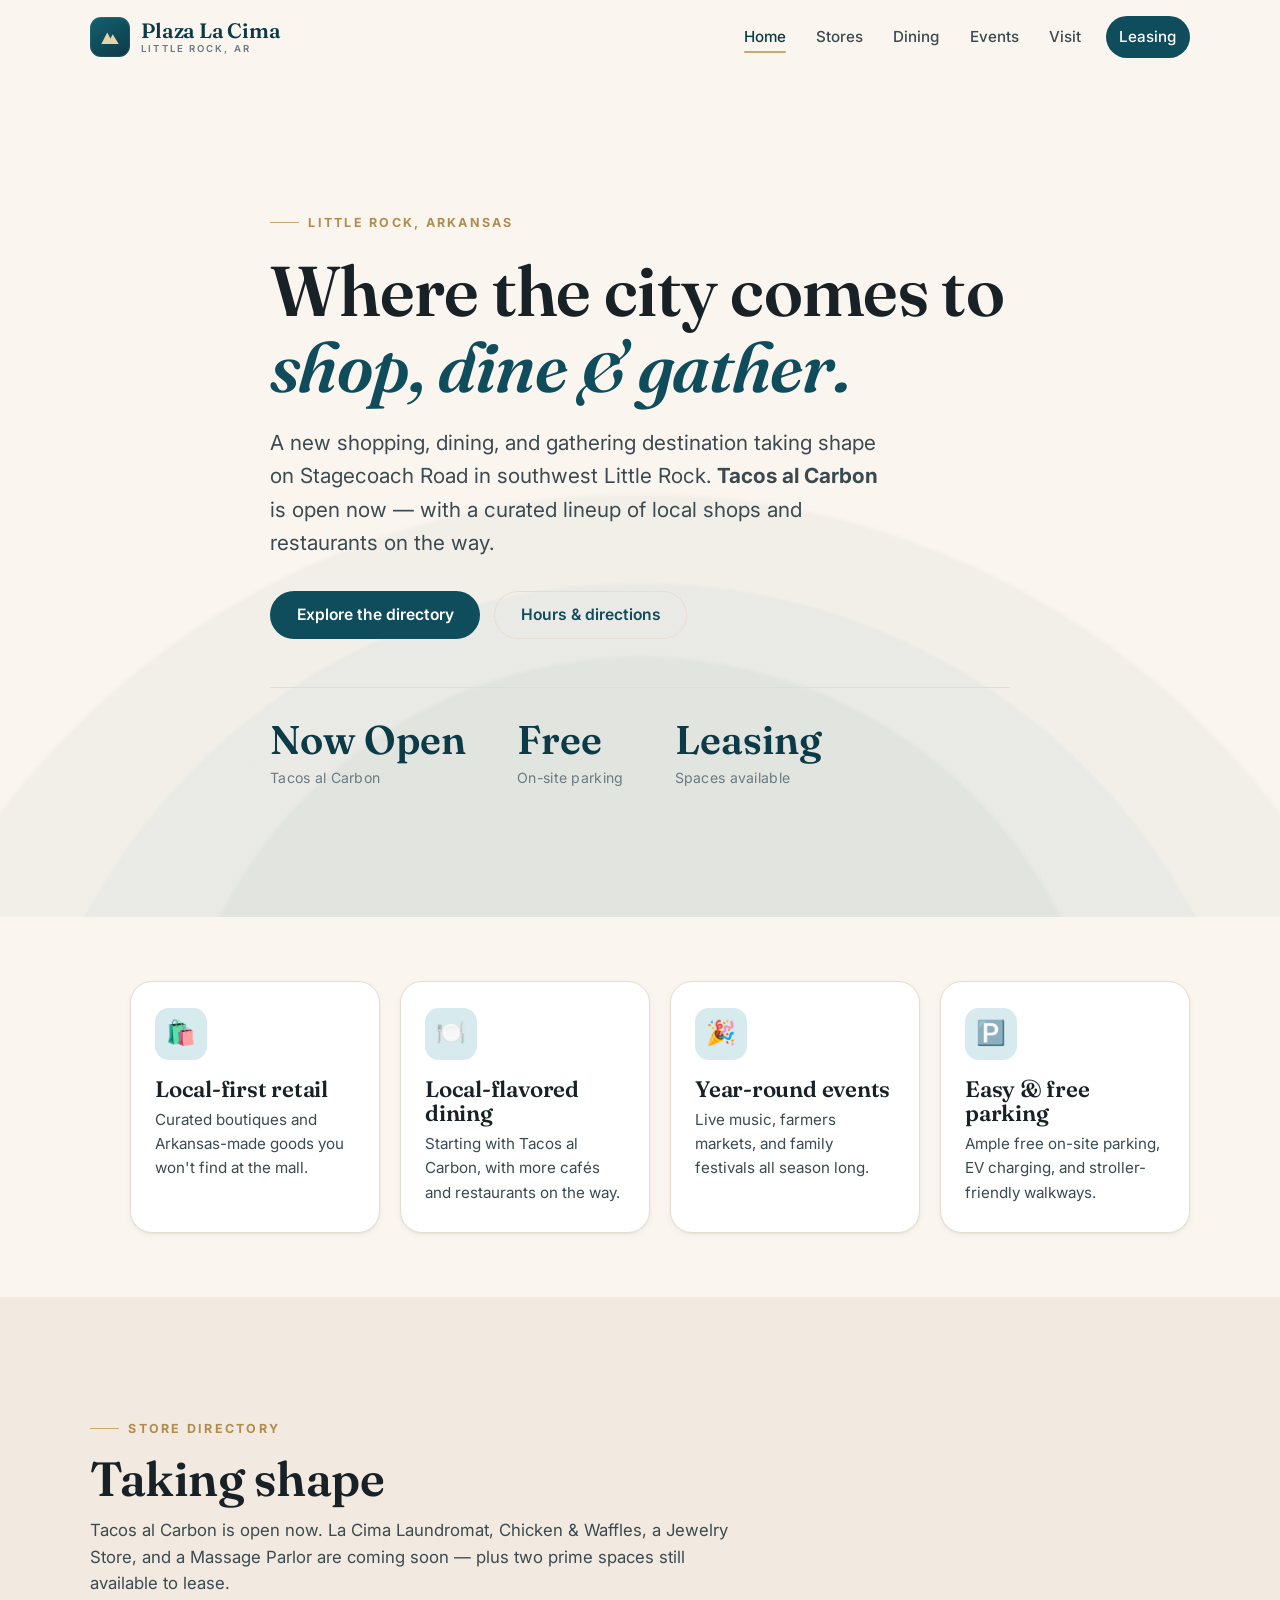
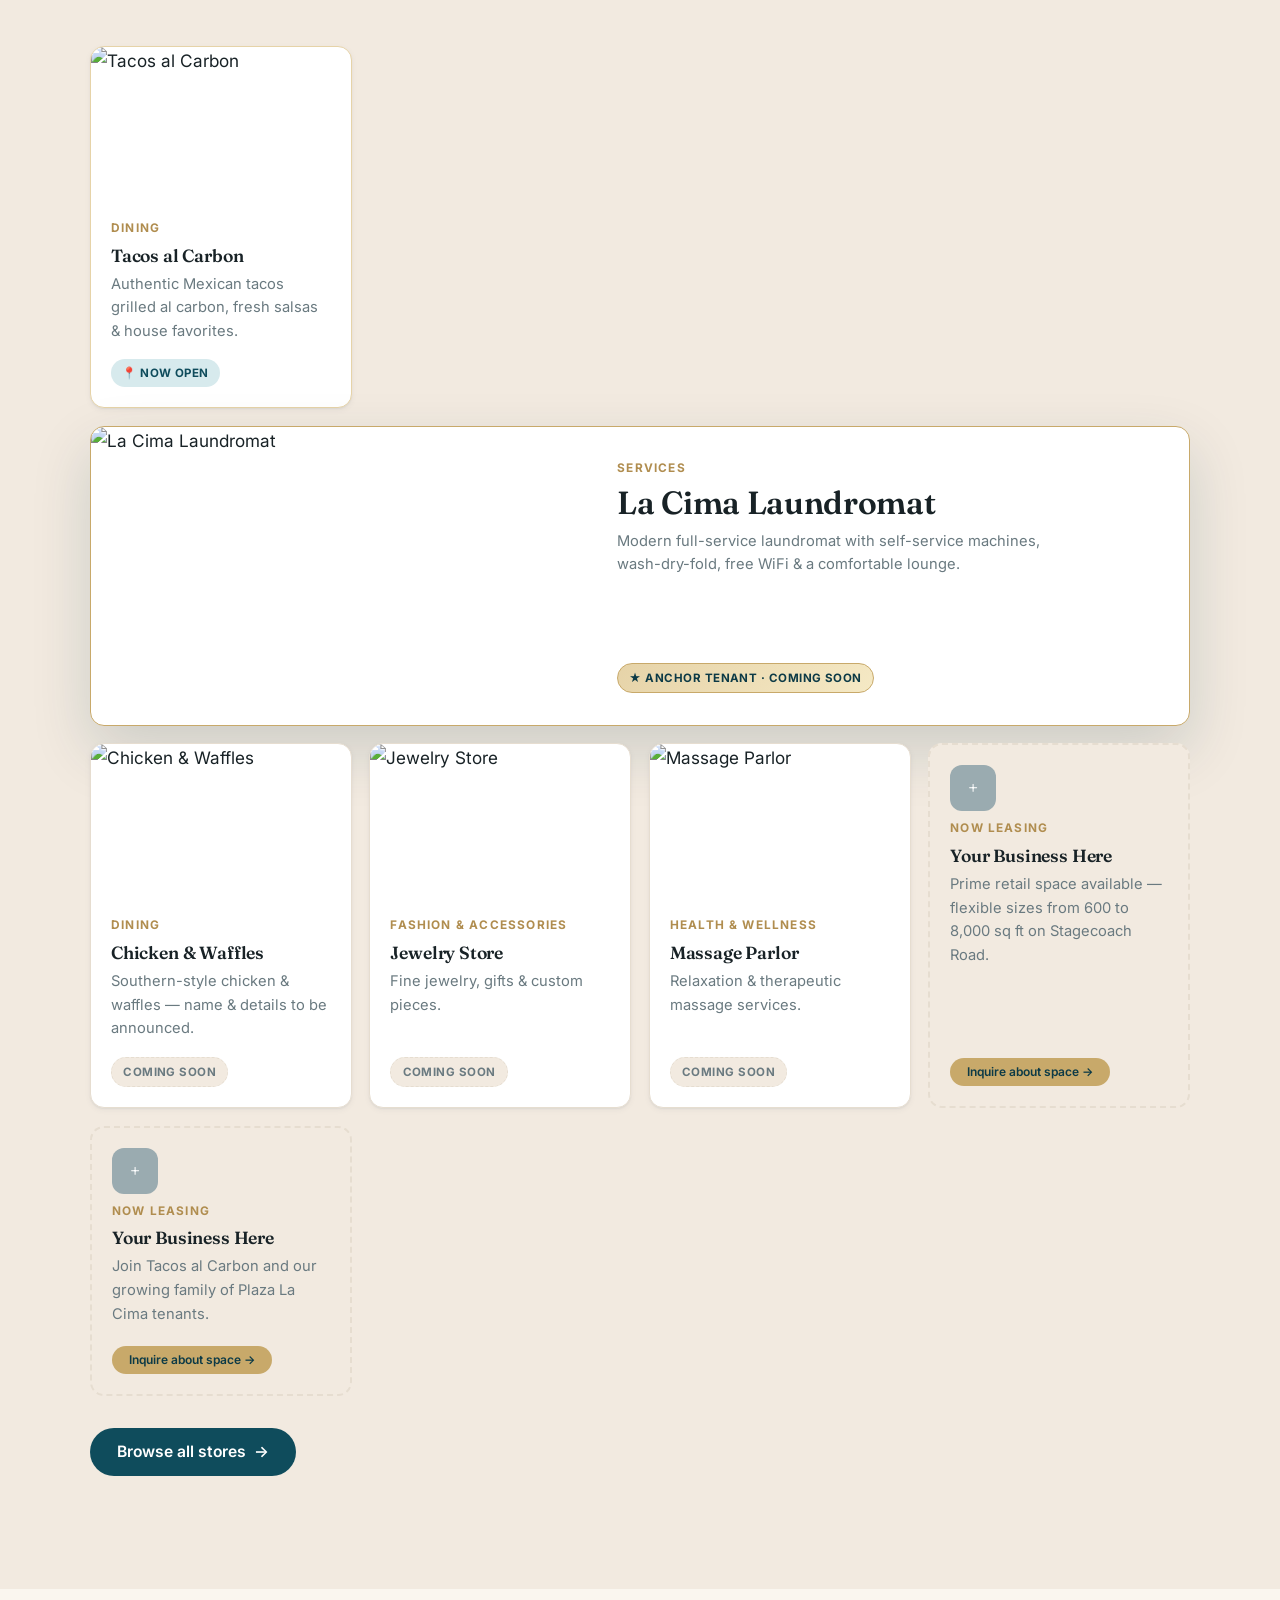
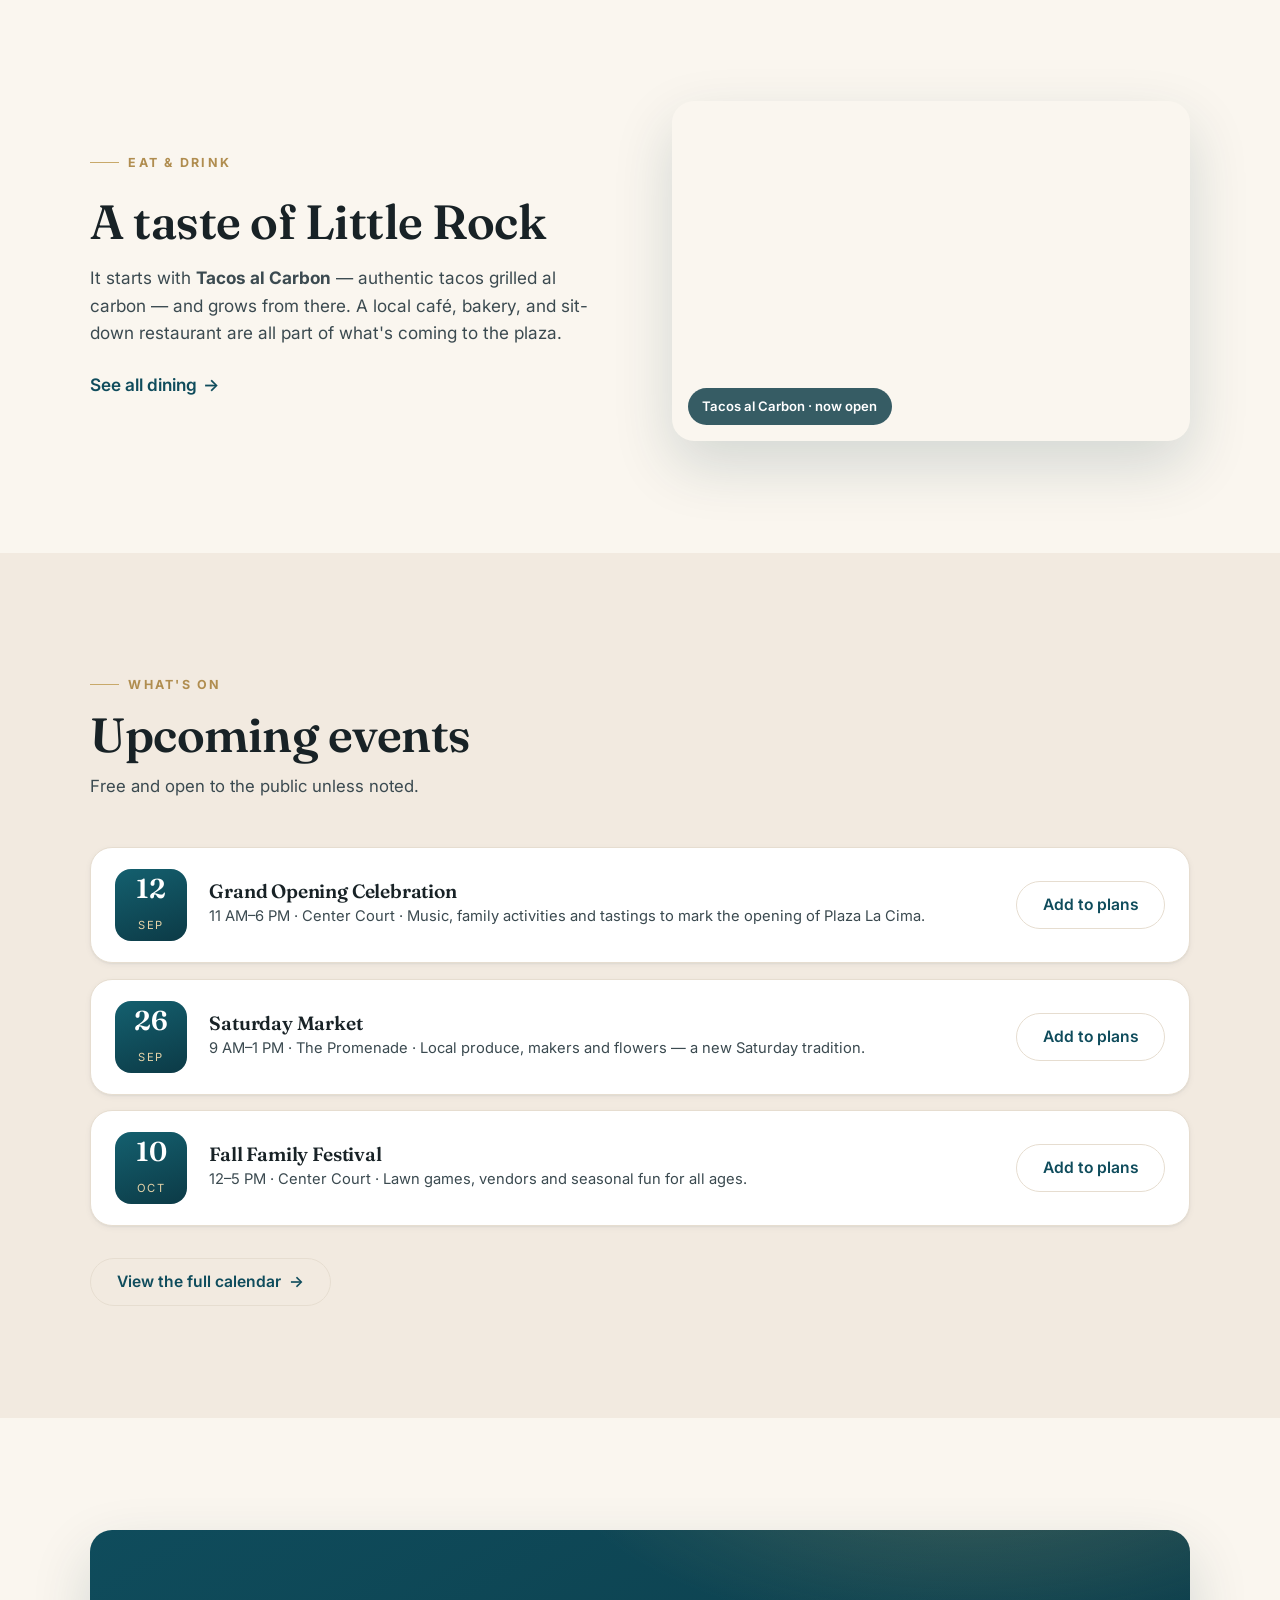
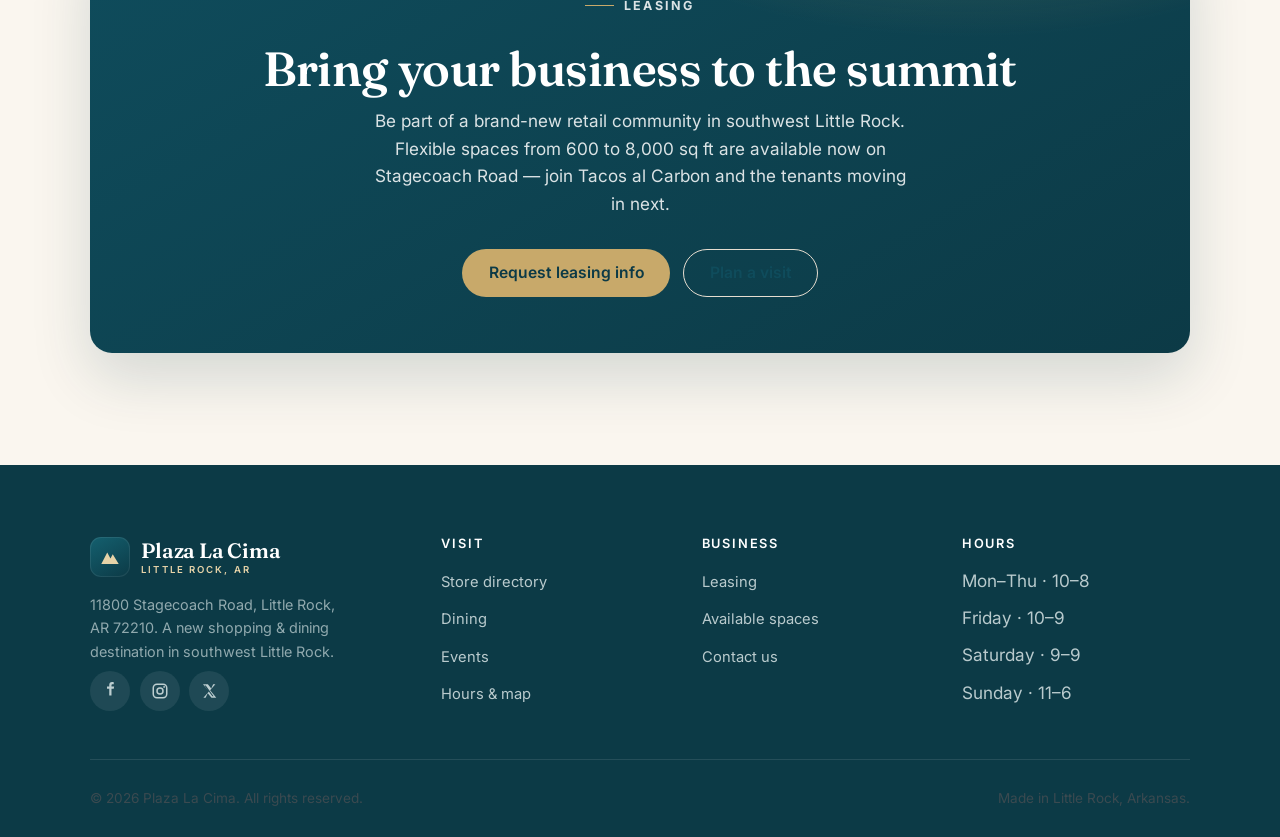
==== index.html @ 28da6c6d "Update store directory and add placeholder images throughout site Store list: - Tacos al Carbon (ope" ====
<!DOCTYPE html>
<html lang="en">
<head>
  <meta charset="UTF-8" />
  <meta name="viewport" content="width=device-width, initial-scale=1.0" />
  <meta name="description" content="Plaza La Cima — a new shopping, dining, and gathering destination on Stagecoach Road in southwest Little Rock, Arkansas. Now open: Tacos al Carbon. More tenants coming soon — spaces now leasing." />
  <meta name="theme-color" content="#0c3a46" />
  <meta property="og:title" content="Plaza La Cima | Shopping & Dining in Little Rock, AR" />
  <meta property="og:description" content="A new shopping & dining destination in southwest Little Rock. Now open: Tacos al Carbon. More coming soon." />
  <meta property="og:type" content="website" />
  <title>Plaza La Cima | Shopping &amp; Dining in Little Rock, Arkansas</title>
  <link rel="preconnect" href="https://fonts.googleapis.com" />
  <link rel="preconnect" href="https://fonts.gstatic.com" crossorigin />
  <link href="https://fonts.googleapis.com/css2?family=Fraunces:ital,opsz,wght@0,9..144,500;0,9..144,600;1,9..144,600&family=Inter:wght@400;500;600;700&display=swap" rel="stylesheet" />
  <link rel="stylesheet" href="styles.css" />
</head>
<body class="page-fade">
  <a href="#main" class="skip-link">Skip to content</a>

  <!-- ===== Header ===== -->
  <header class="site-header">
    <div class="container nav-inner">
      <a href="index.html" class="brand" aria-label="Plaza La Cima — home">
        <span class="brand-mark" aria-hidden="true">
          <svg viewBox="0 0 24 24" fill="none"><path d="M2.5 19.5 9 7l3.5 6.5L15 9l6.5 10.5Z" fill="currentColor"/></svg>
        </span>
        <span class="brand-text">Plaza La&nbsp;Cima<small>Little Rock, AR</small></span>
      </a>
      <nav class="nav" aria-label="Primary">
        <button class="nav-toggle" aria-expanded="false" aria-controls="nav-menu" aria-label="Toggle menu">
          <span></span><span></span><span></span>
        </button>
        <ul class="nav-menu" id="nav-menu">
          <li><a href="index.html" aria-current="page">Home</a></li>
          <li><a href="stores.html">Stores</a></li>
          <li><a href="dining.html">Dining</a></li>
          <li><a href="events.html">Events</a></li>
          <li><a href="visit.html">Visit</a></li>
          <li><a href="leasing.html" class="nav-cta">Leasing</a></li>
        </ul>
      </nav>
    </div>
  </header>

  <main id="main">
    <!-- ===== Hero ===== -->
    <section class="hero">
      <div class="hero-bg" style="background-image:url('https://picsum.photos/seed/plaza-cima-hero/1400/800');background-size:cover;background-position:center;background-blend-mode:luminosity" aria-hidden="true"></div>
      <div class="container hero-content">
        <p class="eyebrow">Little Rock, Arkansas</p>
        <h1>Where the city comes to <span>shop, dine&nbsp;&amp; gather.</span></h1>
        <p class="lede">
          A new shopping, dining, and gathering destination taking shape on Stagecoach
          Road in southwest Little Rock. <strong>Tacos al Carbon</strong> is open now —
          with a curated lineup of local shops and restaurants on the way.
        </p>
        <div class="hero-actions">
          <a href="stores.html" class="btn btn-primary">Explore the directory</a>
          <a href="visit.html" class="btn btn-ghost">Hours &amp; directions</a>
        </div>
        <dl class="hero-stats">
          <div><dt>Now Open</dt><dd>Tacos al Carbon</dd></div>
          <div><dt>Free</dt><dd>On-site parking</dd></div>
          <div><dt>Leasing</dt><dd>Spaces available</dd></div>
        </dl>
      </div>
    </section>

    <!-- ===== Highlights ===== -->
    <section class="container" aria-label="Highlights">
      <ul class="highlights" style="list-style:none">
        <li class="highlight" data-reveal>
          <span class="highlight-icon" aria-hidden="true">🛍️</span>
          <h3>Local-first retail</h3>
          <p>Curated boutiques and Arkansas-made goods you won't find at the mall.</p>
        </li>
        <li class="highlight" data-reveal style="--reveal-delay:.08s">
          <span class="highlight-icon" aria-hidden="true">🍽️</span>
          <h3>Local-flavored dining</h3>
          <p>Starting with Tacos al Carbon, with more cafés and restaurants on the way.</p>
        </li>
        <li class="highlight" data-reveal style="--reveal-delay:.16s">
          <span class="highlight-icon" aria-hidden="true">🎉</span>
          <h3>Year-round events</h3>
          <p>Live music, farmers markets, and family festivals all season long.</p>
        </li>
        <li class="highlight" data-reveal style="--reveal-delay:.24s">
          <span class="highlight-icon" aria-hidden="true">🅿️</span>
          <h3>Easy &amp; free parking</h3>
          <p>Ample free on-site parking, EV charging, and stroller-friendly walkways.</p>
        </li>
      </ul>
    </section>

    <!-- ===== Featured stores ===== -->
    <section class="section section-alt">
      <div class="container">
        <div class="section-head" data-reveal>
          <p class="eyebrow">Store Directory</p>
          <h2>Taking shape</h2>
          <p class="section-sub">Tacos al Carbon is open now. La Cima Laundromat, Chicken &amp; Waffles, a Jewelry Store, and a Massage Parlor are coming soon — plus two prime spaces still available to lease.</p>
        </div>
        <ul class="store-grid" id="store-grid" data-limit="8"><!-- populated by directory.js --></ul>
        <p style="margin-top:2rem" data-reveal>
          <a href="stores.html" class="btn btn-primary">Browse all stores <span aria-hidden="true">→</span></a>
        </p>
      </div>
    </section>

    <!-- ===== Dining teaser (split) ===== -->
    <section class="section">
      <div class="container split">
        <div class="split-copy" data-reveal>
          <p class="eyebrow">Eat &amp; Drink</p>
          <h2>A taste of Little Rock</h2>
          <p>
            It starts with <strong>Tacos al Carbon</strong> — authentic tacos grilled
            al carbon — and grows from there. A local café, bakery, and sit-down
            restaurant are all part of what's coming to the plaza.
          </p>
          <a href="dining.html" class="link-arrow">See all dining <span class="arr" aria-hidden="true">→</span></a>
        </div>
        <div class="split-media" data-reveal aria-label="Dining at Plaza La Cima" role="img">
          <div class="media-fill" style="background-image:url('https://picsum.photos/seed/plaza-tacos-dining/800/640');background-size:cover;background-position:center" aria-hidden="true"></div>
          <span class="media-tag">Tacos al Carbon · now open</span>
        </div>
      </div>
    </section>

    <!-- ===== Events teaser ===== -->
    <section class="section section-alt">
      <div class="container">
        <div class="section-head" data-reveal>
          <p class="eyebrow">What's On</p>
          <h2>Upcoming events</h2>
          <p class="section-sub">Free and open to the public unless noted.</p>
        </div>
        <ul class="event-list" data-events-list data-limit="3"><!-- populated by content.js --></ul>
        <p style="margin-top:2rem" data-reveal>
          <a href="events.html" class="btn btn-ghost">View the full calendar <span aria-hidden="true">→</span></a>
        </p>
      </div>
    </section>

    <!-- ===== Leasing CTA band ===== -->
    <section class="section">
      <div class="container">
        <div class="cta-band" data-reveal>
          <p class="eyebrow eyebrow-light center">Leasing</p>
          <h2>Bring your business to the summit</h2>
          <p>
            Be part of a brand-new retail community in southwest Little Rock. Flexible
            spaces from 600 to 8,000 sq ft are available now on Stagecoach Road — join
            Tacos al Carbon and the tenants moving in next.
          </p>
          <div class="hero-actions">
            <a href="leasing.html" class="btn btn-gold">Request leasing info</a>
            <a href="visit.html" class="btn btn-ghost">Plan a visit</a>
          </div>
        </div>
      </div>
    </section>
  </main>

  <!-- ===== Footer ===== -->
  <footer class="site-footer">
    <div class="container">
      <div class="footer-inner">
        <div class="footer-brand">
          <a href="index.html" class="brand">
            <span class="brand-mark" aria-hidden="true">
              <svg viewBox="0 0 24 24" fill="none"><path d="M2.5 19.5 9 7l3.5 6.5L15 9l6.5 10.5Z" fill="currentColor"/></svg>
            </span>
            <span class="brand-text">Plaza La&nbsp;Cima<small>Little Rock, AR</small></span>
          </a>
          <p>11800 Stagecoach Road, Little Rock, AR 72210. A new shopping &amp; dining destination in southwest Little Rock.</p>
          <div class="footer-social">
            <a href="#" aria-label="Plaza La Cima on Facebook">
              <svg viewBox="0 0 24 24" fill="currentColor" aria-hidden="true"><path d="M14 9h3l.5-3H14V4.5c0-.9.3-1.5 1.6-1.5H17V.3C16.7.2 15.8 0 14.7 0 12.3 0 11 1.4 11 4v2H8v3h3v9h3z"/></svg>
            </a>
            <a href="#" aria-label="Plaza La Cima on Instagram">
              <svg viewBox="0 0 24 24" fill="none" stroke="currentColor" stroke-width="2" aria-hidden="true"><rect x="3" y="3" width="18" height="18" rx="5"/><circle cx="12" cy="12" r="4"/><circle cx="17.5" cy="6.5" r="1.2" fill="currentColor" stroke="none"/></svg>
            </a>
            <a href="#" aria-label="Plaza La Cima on X">
              <svg viewBox="0 0 24 24" fill="currentColor" aria-hidden="true"><path d="M17.5 3h3l-7 8 8.2 10h-6.4l-5-6.1L7.5 21H4.5l7.4-8.5L4 3h6.5l4.5 5.6Zm-1.1 16h1.7L7.7 4.8H5.9z"/></svg>
            </a>
          </div>
        </div>
        <div class="footer-col">
          <h4>Visit</h4>
          <ul>
            <li><a href="stores.html">Store directory</a></li>
            <li><a href="dining.html">Dining</a></li>
            <li><a href="events.html">Events</a></li>
            <li><a href="visit.html">Hours &amp; map</a></li>
          </ul>
        </div>
        <div class="footer-col">
          <h4>Business</h4>
          <ul>
            <li><a href="leasing.html">Leasing</a></li>
            <li><a href="leasing.html">Available spaces</a></li>
            <li><a href="visit.html#contact">Contact us</a></li>
          </ul>
        </div>
        <div class="footer-col">
          <h4>Hours</h4>
          <ul>
            <li>Mon–Thu · 10–8</li>
            <li>Friday · 10–9</li>
            <li>Saturday · 9–9</li>
            <li>Sunday · 11–6</li>
          </ul>
        </div>
      </div>
      <div class="footer-bottom">
        <p>© <span data-year>2026</span> Plaza La Cima. All rights reserved.</p>
        <p>Made in Little Rock, Arkansas.</p>
      </div>
    </div>
  </footer>

  <script src="data.js"></script>
  <script src="directory.js"></script>
  <script src="content.js"></script>
  <script src="app.js"></script>
</body>
</html>
---- styles.css ----
/* =============================================================
   Plaza La Cima — Design System & Styles
   Elegant, upscale, fast. Vanilla CSS. No build step.
   ============================================================= */

/* ---------- Design tokens ---------- */
:root {
  /* Brand palette — "the summit": deep teal + warm gold + soft neutrals */
  --ink: #182226;
  --ink-soft: #3b4a50;
  --muted: #6a7a80;
  --line: #e6ddd0;
  --cream: #faf6ef;
  --cream-deep: #f2eae0;
  --paper: #ffffff;

  --teal-900: #0c3a46;
  --teal-800: #0f4c5c;
  --teal-700: #14606f;
  --teal-100: #d7eaed;

  --gold-600: #b08d4f;
  --gold-500: #c8a96a;
  --gold-300: #e6d3a8;

  /* Semantic */
  --bg: var(--cream);
  --fg: var(--ink);
  --accent: var(--gold-500);
  --accent-ink: var(--gold-600);
  --brand: var(--teal-800);
  --brand-deep: var(--teal-900);

  /* Type */
  --font-serif: "Fraunces", Georgia, "Times New Roman", serif;
  --font-sans: "Inter", system-ui, -apple-system, "Segoe UI", Roboto, sans-serif;

  /* Spacing / layout */
  --container: 1180px;
  --gutter: clamp(1.25rem, 4vw, 2.5rem);
  --radius: 14px;
  --radius-lg: 22px;
  --radius-pill: 999px;

  /* Shadows */
  --shadow-sm: 0 1px 2px rgba(12, 58, 70, 0.06), 0 2px 6px rgba(12, 58, 70, 0.05);
  --shadow-md: 0 10px 30px rgba(12, 58, 70, 0.10), 0 2px 8px rgba(12, 58, 70, 0.06);
  --shadow-lg: 0 24px 60px rgba(12, 58, 70, 0.16);

  /* Motion */
  --ease: cubic-bezier(0.22, 1, 0.36, 1);
  --ease-out: cubic-bezier(0.16, 1, 0.3, 1);
}

/* ---------- Reset / base ---------- */
*, *::before, *::after { box-sizing: border-box; }
* { margin: 0; }

html {
  scroll-behavior: smooth;
  -webkit-text-size-adjust: 100%;
  scroll-padding-top: 90px;
}

body {
  font-family: var(--font-sans);
  color: var(--fg);
  background: var(--bg);
  line-height: 1.6;
  font-size: clamp(1rem, 0.97rem + 0.15vw, 1.075rem);
  -webkit-font-smoothing: antialiased;
  text-rendering: optimizeLegibility;
  overflow-x: hidden;
}

img, svg, iframe { display: block; max-width: 100%; }
img { height: auto; }

a { color: inherit; text-decoration: none; }

h1, h2, h3, h4 {
  font-family: var(--font-serif);
  font-weight: 600;
  line-height: 1.08;
  letter-spacing: -0.01em;
  color: var(--ink);
}

h1 { font-size: clamp(2.4rem, 1.6rem + 3.6vw, 4.4rem); }
h2 { font-size: clamp(1.9rem, 1.4rem + 2vw, 3rem); }
h3 { font-size: clamp(1.15rem, 1rem + 0.5vw, 1.45rem); }

p { color: var(--ink-soft); }

::selection { background: var(--gold-300); color: var(--teal-900); }

:focus-visible {
  outline: 3px solid var(--teal-700);
  outline-offset: 3px;
  border-radius: 4px;
}

/* ---------- Layout helpers ---------- */
.container {
  width: 100%;
  max-width: var(--container);
  margin-inline: auto;
  padding-inline: var(--gutter);
}

.section { padding-block: clamp(3.5rem, 2rem + 7vw, 7rem); }
.section-alt { background: var(--cream-deep); }
.section-dark {
  background:
    radial-gradient(1200px 500px at 15% -10%, rgba(200, 169, 106, 0.18), transparent 60%),
    linear-gradient(160deg, var(--teal-900), var(--teal-800));
  color: #eaf3f4;
}
.section-dark h1, .section-dark h2, .section-dark h3 { color: #fff; }
.section-dark p { color: rgba(234, 243, 244, 0.82); }

.section-head { max-width: 640px; margin-bottom: clamp(2rem, 4vw, 3rem); }
.section-head.center { margin-inline: auto; text-align: center; }
.section-sub { margin-top: 0.75rem; font-size: 1.05rem; }

.eyebrow {
  font-family: var(--font-sans);
  text-transform: uppercase;
  letter-spacing: 0.18em;
  font-size: 0.78rem;
  font-weight: 700;
  color: var(--accent-ink);
  margin-bottom: 0.9rem;
  display: inline-flex;
  align-items: center;
  gap: 0.6rem;
}
.eyebrow::before {
  content: "";
  width: 1.8rem;
  height: 1px;
  background: var(--accent);
}
.eyebrow.center { justify-content: center; }
.eyebrow-light { color: var(--gold-300); }

.visually-hidden, .skip-link:not(:focus) {
  position: absolute !important;
  width: 1px; height: 1px;
  padding: 0; margin: -1px;
  overflow: hidden; clip: rect(0 0 0 0);
  white-space: nowrap; border: 0;
}

.skip-link {
  position: fixed;
  top: 0.75rem; left: 0.75rem;
  z-index: 200;
  background: var(--teal-900);
  color: #fff;
  padding: 0.6rem 1rem;
  border-radius: var(--radius);
}

/* ---------- Buttons ---------- */
.btn {
  --btn-bg: var(--teal-800);
  --btn-fg: #fff;
  display: inline-flex;
  align-items: center;
  gap: 0.55rem;
  font-family: var(--font-sans);
  font-weight: 600;
  font-size: 0.98rem;
  line-height: 1;
  padding: 0.95rem 1.6rem;
  border-radius: var(--radius-pill);
  border: 1px solid transparent;
  background: var(--btn-bg);
  color: var(--btn-fg);
  cursor: pointer;
  transition: transform 0.25s var(--ease), box-shadow 0.25s var(--ease),
    background 0.25s var(--ease), color 0.25s var(--ease);
  will-change: transform;
}
.btn:hover { transform: translateY(-2px); box-shadow: var(--shadow-md); }
.btn:active { transform: translateY(0); }

.btn-primary { --btn-bg: var(--teal-800); }
.btn-primary:hover { background: var(--teal-700); }

.btn-gold { --btn-bg: var(--gold-500); --btn-fg: var(--teal-900); }
.btn-gold:hover { background: var(--gold-300); }

.btn-ghost {
  background: transparent;
  color: var(--teal-800);
  border-color: var(--line);
}
.btn-ghost:hover { background: var(--paper); border-color: var(--teal-700); }

.section-dark .btn-ghost { color: #fff; border-color: rgba(255,255,255,0.35); }
.section-dark .btn-ghost:hover { background: rgba(255,255,255,0.08); }

.btn-block { width: 100%; justify-content: center; }

.link-arrow {
  font-weight: 600;
  color: var(--teal-800);
  display: inline-flex;
  align-items: center;
  gap: 0.4rem;
}
.link-arrow .arr { transition: transform 0.3s var(--ease); }
.link-arrow:hover .arr { transform: translateX(4px); }

/* ============================================================
   Header / Navigation
   ============================================================ */
.site-header {
  position: sticky;
  top: 0;
  z-index: 100;
  background: rgba(250, 246, 239, 0.72);
  backdrop-filter: saturate(140%) blur(12px);
  -webkit-backdrop-filter: saturate(140%) blur(12px);
  border-bottom: 1px solid transparent;
  transition: border-color 0.3s var(--ease), background 0.3s var(--ease),
    box-shadow 0.3s var(--ease);
}
.site-header.scrolled {
  border-bottom-color: var(--line);
  box-shadow: var(--shadow-sm);
  background: rgba(250, 246, 239, 0.92);
}

.nav-inner {
  display: flex;
  align-items: center;
  justify-content: space-between;
  gap: 1rem;
  height: 74px;
}

.brand {
  display: inline-flex;
  align-items: center;
  gap: 0.7rem;
  font-family: var(--font-serif);
  font-weight: 600;
  font-size: 1.3rem;
  letter-spacing: -0.01em;
  color: var(--teal-900);
}
.brand-mark {
  display: grid;
  place-items: center;
  width: 40px; height: 40px;
  flex: none;
  border-radius: 11px;
  background: linear-gradient(150deg, var(--teal-700), var(--teal-900));
  color: var(--gold-300);
  box-shadow: inset 0 0 0 1px rgba(255,255,255,0.08);
}
.brand-mark svg { width: 22px; height: 22px; }
.brand-text { line-height: 1.05; }
.brand-text small {
  display: block;
  font-family: var(--font-sans);
  font-size: 0.6rem;
  letter-spacing: 0.22em;
  text-transform: uppercase;
  color: var(--muted);
  font-weight: 600;
  margin-top: 3px;
}

.nav { display: flex; align-items: center; gap: 0.5rem; }
.nav-menu {
  display: flex;
  align-items: center;
  gap: 0.2rem;
  list-style: none;
  padding: 0;
}
.nav-menu a {
  display: inline-block;
  padding: 0.55rem 0.85rem;
  border-radius: var(--radius-pill);
  font-weight: 500;
  font-size: 0.95rem;
  color: var(--ink-soft);
  position: relative;
  transition: color 0.2s var(--ease), background 0.2s var(--ease);
}
.nav-menu a:hover { color: var(--teal-900); background: rgba(15, 76, 92, 0.07); }
.nav-menu a[aria-current="page"] { color: var(--teal-900); }
.nav-menu a[aria-current="page"]::after {
  content: "";
  position: absolute;
  left: 0.85rem; right: 0.85rem; bottom: 0.32rem;
  height: 2px;
  border-radius: 2px;
  background: var(--accent);
}
.nav-menu .nav-cta {
  margin-left: 0.5rem;
  background: var(--teal-800);
  color: #fff;
}
.nav-menu .nav-cta:hover { background: var(--teal-700); color: #fff; }
.nav-menu .nav-cta::after { display: none; }

.nav-toggle {
  display: none;
  width: 46px; height: 46px;
  border: 1px solid var(--line);
  border-radius: 12px;
  background: var(--paper);
  cursor: pointer;
  position: relative;
}
.nav-toggle span {
  position: absolute;
  left: 12px; right: 12px;
  height: 2px;
  background: var(--teal-900);
  border-radius: 2px;
  transition: transform 0.3s var(--ease), opacity 0.2s var(--ease), top 0.3s var(--ease);
}
.nav-toggle span:nth-child(1) { top: 15px; }
.nav-toggle span:nth-child(2) { top: 22px; }
.nav-toggle span:nth-child(3) { top: 29px; }
.nav-toggle[aria-expanded="true"] span:nth-child(1) { top: 22px; transform: rotate(45deg); }
.nav-toggle[aria-expanded="true"] span:nth-child(2) { opacity: 0; }
.nav-toggle[aria-expanded="true"] span:nth-child(3) { top: 22px; transform: rotate(-45deg); }

/* ============================================================
   Hero
   ============================================================ */
.hero {
  position: relative;
  overflow: hidden;
  isolation: isolate;
  padding-block: clamp(3.5rem, 2rem + 9vw, 8rem);
}
.hero-bg {
  position: absolute;
  inset: 0;
  z-index: -2;
  background:
    radial-gradient(900px 600px at 80% -5%, rgba(200, 169, 106, 0.20), transparent 55%),
    radial-gradient(800px 700px at -5% 110%, rgba(15, 76, 92, 0.16), transparent 55%),
    linear-gradient(180deg, var(--cream), var(--cream-deep));
}
.hero-bg::after {
  /* subtle topographic "summit" contour rings */
  content: "";
  position: absolute;
  inset: 0;
  background-image:
    radial-gradient(circle at 50% 125%, rgba(15,76,92,0.05) 0 38%, transparent 38.4% 100%),
    radial-gradient(circle at 50% 135%, rgba(15,76,92,0.05) 0 48%, transparent 48.4% 100%),
    radial-gradient(circle at 50% 145%, rgba(15,76,92,0.05) 0 58%, transparent 58.4% 100%);
  opacity: 0.7;
}

.hero-content { position: relative; max-width: 820px; }
.hero h1 { margin-block: 0.4rem 1.3rem; }
.hero h1 span {
  color: var(--teal-800);
  font-style: italic;
  font-weight: 600;
}
.hero .lede {
  font-size: clamp(1.05rem, 1rem + 0.45vw, 1.3rem);
  max-width: 620px;
  color: var(--ink-soft);
}
.hero-actions {
  display: flex;
  flex-wrap: wrap;
  gap: 0.85rem;
  margin-top: 2rem;
}

.hero-stats {
  display: flex;
  flex-wrap: wrap;
  gap: clamp(1.5rem, 4vw, 3.5rem);
  margin-top: 3rem;
  padding-top: 2rem;
  border-top: 1px solid var(--line);
}
.hero-stats > div { min-width: 90px; }
.hero-stats dt {
  font-family: var(--font-serif);
  font-size: clamp(1.7rem, 1.3rem + 1.6vw, 2.5rem);
  font-weight: 600;
  color: var(--teal-900);
  line-height: 1;
}
.hero-stats dd {
  margin-top: 0.4rem;
  font-size: 0.88rem;
  color: var(--muted);
  letter-spacing: 0.02em;
}

/* Page hero (interior pages) */
.page-hero {
  position: relative;
  isolation: isolate;
  overflow: hidden;
  padding-block: clamp(3rem, 2rem + 6vw, 5.5rem);
  text-align: center;
}
.page-hero .container { position: relative; max-width: 760px; }
.page-hero .lede { font-size: 1.15rem; margin-top: 1rem; }

/* breadcrumb */
.crumbs {
  display: inline-flex;
  gap: 0.5rem;
  align-items: center;
  font-size: 0.82rem;
  color: var(--muted);
  margin-bottom: 1rem;
}
.section-dark .crumbs { color: rgba(255,255,255,0.65); }
.crumbs a:hover { color: var(--accent); }
.section-dark .crumbs a:hover { color: var(--gold-300); }

/* ============================================================
   Highlights / feature cards
   ============================================================ */
.highlights {
  display: grid;
  grid-template-columns: repeat(4, 1fr);
  gap: 1.25rem;
  padding-block: clamp(2.5rem, 5vw, 4rem);
}
.highlight {
  background: var(--paper);
  border: 1px solid var(--line);
  border-radius: var(--radius-lg);
  padding: 1.6rem 1.5rem 1.7rem;
  box-shadow: var(--shadow-sm);
  transition: transform 0.4s var(--ease), box-shadow 0.4s var(--ease);
}
.highlight:hover { transform: translateY(-6px); box-shadow: var(--shadow-md); }
.highlight-icon {
  display: grid;
  place-items: center;
  width: 52px; height: 52px;
  border-radius: 14px;
  background: var(--teal-100);
  color: var(--teal-800);
  margin-bottom: 1.1rem;
  font-size: 1.5rem;
}
.highlight h3 { margin-bottom: 0.4rem; }
.highlight p { font-size: 0.95rem; }

/* ============================================================
   Split feature blocks (home teasers)
   ============================================================ */
.split {
  display: grid;
  grid-template-columns: 1fr 1fr;
  gap: clamp(1.5rem, 5vw, 4rem);
  align-items: center;
}
.split + .split { margin-top: clamp(3rem, 6vw, 5rem); }
.split.reverse .split-media { order: 2; }
.split-copy h2 { margin-bottom: 1rem; }
.split-copy p { margin-bottom: 1.5rem; }

.split-media {
  position: relative;
  border-radius: var(--radius-lg);
  overflow: hidden;
  min-height: 340px;
  box-shadow: var(--shadow-lg);
}
.media-fill {
  position: absolute;
  inset: 0;
  background-size: cover;
  background-position: center;
  transition: transform 1.2s var(--ease);
}
.split-media:hover .media-fill { transform: scale(1.06); }
.media-tag {
  position: absolute;
  left: 1rem; bottom: 1rem;
  background: rgba(12, 58, 70, 0.82);
  backdrop-filter: blur(6px);
  -webkit-backdrop-filter: blur(6px);
  color: #fff;
  font-size: 0.82rem;
  font-weight: 600;
  padding: 0.5rem 0.9rem;
  border-radius: var(--radius-pill);
}

/* Decorative gradient "photo" placeholders (swap background-image for real photos) */
.ph { background-size: cover; background-position: center; }
.ph-1 { background: linear-gradient(135deg, #15606f, #0c3a46 75%); }
.ph-2 { background: linear-gradient(135deg, #c8a96a, #b08d4f 78%); }
.ph-3 { background: linear-gradient(135deg, #1f7a72, #0c3a46 78%); }
.ph-4 { background: linear-gradient(135deg, #3b4a50, #182226 78%); }
.ph-5 { background: linear-gradient(135deg, #d98a4a, #b0532f 80%); }
.ph-6 { background: linear-gradient(135deg, #2f8f6b, #0c3a46 80%); }
.ph-pattern::before {
  content: "";
  position: absolute;
  inset: 0;
  background-image:
    radial-gradient(circle at 22% 28%, rgba(255,255,255,0.12) 0 2px, transparent 3px),
    radial-gradient(circle at 68% 64%, rgba(255,255,255,0.09) 0 2px, transparent 3px);
  background-size: 30px 30px, 44px 44px;
}

/* ============================================================
   Store directory
   ============================================================ */
.directory-controls {
  display: flex;
  flex-wrap: wrap;
  gap: 1rem;
  align-items: center;
  justify-content: space-between;
  margin-bottom: 1.25rem;
}
.search {
  position: relative;
  flex: 1 1 240px;
  max-width: 340px;
}
.search input {
  width: 100%;
  font: inherit;
  padding: 0.8rem 1rem 0.8rem 2.6rem;
  border: 1px solid var(--line);
  border-radius: var(--radius-pill);
  background: var(--paper);
  color: var(--ink);
  transition: border-color 0.2s var(--ease), box-shadow 0.2s var(--ease);
}
.search input:focus {
  outline: none;
  border-color: var(--teal-700);
  box-shadow: 0 0 0 4px var(--teal-100);
}
.search::before {
  content: "";
  position: absolute;
  left: 1rem; top: 50%;
  width: 16px; height: 16px;
  transform: translateY(-50%);
  background: var(--muted);
  -webkit-mask: url("data:image/svg+xml,%3Csvg xmlns='http://www.w3.org/2000/svg' viewBox='0 0 24 24' fill='none' stroke='%23000' stroke-width='2.2' stroke-linecap='round'%3E%3Ccircle cx='11' cy='11' r='7'/%3E%3Cpath d='m21 21-4.3-4.3'/%3E%3C/svg%3E") center / contain no-repeat;
  mask: url("data:image/svg+xml,%3Csvg xmlns='http://www.w3.org/2000/svg' viewBox='0 0 24 24' fill='none' stroke='%23000' stroke-width='2.2' stroke-linecap='round'%3E%3Ccircle cx='11' cy='11' r='7'/%3E%3Cpath d='m21 21-4.3-4.3'/%3E%3C/svg%3E") center / contain no-repeat;
}

.filters { display: flex; flex-wrap: wrap; gap: 0.5rem; }
.chip {
  font: inherit;
  font-size: 0.9rem;
  font-weight: 500;
  padding: 0.55rem 1rem;
  border-radius: var(--radius-pill);
  border: 1px solid var(--line);
  background: var(--paper);
  color: var(--ink-soft);
  cursor: pointer;
  transition: all 0.2s var(--ease);
}
.chip:hover { border-color: var(--teal-700); color: var(--teal-900); }
.chip.is-active {
  background: var(--teal-800);
  border-color: var(--teal-800);
  color: #fff;
}

.result-count { font-size: 0.85rem; color: var(--muted); margin-bottom: 1.25rem; }

.store-grid {
  list-style: none;
  padding: 0;
  display: grid;
  grid-template-columns: repeat(auto-fill, minmax(230px, 1fr));
  gap: 1.1rem;
}
.store-card {
  background: var(--paper);
  border: 1px solid var(--line);
  border-radius: var(--radius);
  padding: 1.25rem;
  display: flex;
  flex-direction: column;
  gap: 0.5rem;
  box-shadow: var(--shadow-sm);
  transition: transform 0.3s var(--ease), box-shadow 0.3s var(--ease), border-color 0.3s var(--ease);
  animation: cardIn 0.5s var(--ease) both;
}
.store-card:hover {
  transform: translateY(-4px);
  box-shadow: var(--shadow-md);
  border-color: var(--gold-300);
}
.store-logo {
  width: 46px; height: 46px;
  border-radius: 12px;
  display: grid;
  place-items: center;
  font-family: var(--font-serif);
  font-weight: 600;
  font-size: 1.15rem;
  color: #fff;
}
.store-card h3 { font-size: 1.1rem; }
.store-card .cat {
  font-size: 0.74rem;
  text-transform: uppercase;
  letter-spacing: 0.1em;
  font-weight: 700;
  color: var(--accent-ink);
}
.store-card .desc { font-size: 0.92rem; color: var(--muted); }
.store-card .meta {
  margin-top: auto;
  padding-top: 0.5rem;
  font-size: 0.82rem;
  color: var(--muted);
  display: flex;
  gap: 0.5rem;
  align-items: center;
}

@keyframes cardIn {
  from { opacity: 0; transform: translateY(12px); }
  to { opacity: 1; transform: translateY(0); }
}

/* Card photo thumbnail (added when store has an img field) */
.store-card-img {
  margin: -1.25rem -1.25rem 0.25rem;
  height: 160px;
  overflow: hidden;
  border-radius: var(--radius) var(--radius) 0 0;
  flex-shrink: 0;
}
.store-card-img img {
  width: 100%;
  height: 100%;
  object-fit: cover;
  display: block;
  transition: transform 0.8s var(--ease);
}
.store-card:hover .store-card-img img { transform: scale(1.06); }

/* Open card */
.store-card.is-open { border-color: var(--gold-300); }

/* Featured (anchor tenant) — full-width horizontal banner */
.store-card.is-featured {
  grid-column: 1 / -1;
  flex-direction: row;
  align-items: stretch;
  padding: 0;
  min-height: 300px;
  border-color: var(--gold-500);
  box-shadow: var(--shadow-lg);
  overflow: hidden;
}
.store-card.is-featured .store-card-img {
  margin: 0;
  width: 44%;
  min-width: 240px;
  height: auto;
  min-height: 280px;
  border-radius: var(--radius) 0 0 var(--radius);
}
.store-card.is-featured .store-card-copy {
  padding: 2rem 2.2rem;
  display: flex;
  flex-direction: column;
  gap: 0.55rem;
  justify-content: center;
}
.store-card.is-featured .store-card-copy h3 {
  font-size: clamp(1.4rem, 1rem + 1.5vw, 2rem);
  font-family: var(--font-serif);
  font-weight: 600;
}
.store-card.is-featured .store-card-copy .desc { max-width: 48ch; }
@media (max-width: 640px) {
  .store-card.is-featured { flex-direction: column; min-height: auto; }
  .store-card.is-featured .store-card-img {
    width: 100%; min-height: 200px;
    border-radius: var(--radius) var(--radius) 0 0;
  }
  .store-card.is-featured .store-card-copy { padding: 1.25rem; }
}

/* Available lease card */
.store-card.is-available {
  border: 2px dashed var(--line);
  background: var(--cream-deep);
  box-shadow: none;
}
.store-card.is-available:hover {
  border-color: var(--gold-500);
  background: var(--cream);
}

/* Badges */
.badge-featured {
  background: linear-gradient(135deg, var(--gold-300), #f5e9c5);
  color: var(--teal-900);
  border: 1px solid var(--gold-500);
}
.badge-available {
  background: var(--teal-100);
  color: var(--teal-900);
  border: 1px solid var(--teal-100);
}

/* Featured laundromat section on stores.html */
.featured-tenant-section { background: var(--cream-deep); }
.featured-laundromat {
  display: grid;
  grid-template-columns: 1.15fr 1fr;
  gap: clamp(2rem, 5vw, 4rem);
  align-items: center;
  margin-top: 1.5rem;
}
.featured-laundromat-media {
  position: relative;
  aspect-ratio: 3/2;
  overflow: hidden;
  border-radius: var(--radius-lg);
  box-shadow: var(--shadow-lg);
}
.featured-laundromat-media img {
  width: 100%;
  height: 100%;
  object-fit: cover;
  display: block;
  transition: transform 1.2s var(--ease);
}
.featured-laundromat-media:hover img { transform: scale(1.04); }
.featured-laundromat-copy { display: flex; flex-direction: column; gap: 1rem; }
.featured-laundromat-copy h2 {
  font-size: clamp(2rem, 1.2rem + 2.5vw, 3.4rem);
}
.featured-laundromat-copy p { color: var(--muted); max-width: 44ch; }
@media (max-width: 820px) {
  .featured-laundromat { grid-template-columns: 1fr; }
  .featured-laundromat-media { aspect-ratio: 16/9; }
}

/* status badges (directory + dining tiles) */
.badge {
  display: inline-flex;
  align-items: center;
  gap: 0.3rem;
  font-size: 0.72rem;
  font-weight: 700;
  letter-spacing: 0.04em;
  padding: 0.3rem 0.7rem;
  border-radius: var(--radius-pill);
  text-transform: uppercase;
}
.badge-open { background: var(--teal-100); color: var(--teal-800); }
.badge-soon { background: var(--cream-deep); color: var(--muted); border: 1px dashed var(--line); }

.no-results {
  text-align: center;
  padding: 3rem 1rem;
  color: var(--muted);
  font-size: 1.05rem;
}

/* ============================================================
   Dining list + cards
   ============================================================ */
.dining-wrap {
  display: grid;
  grid-template-columns: 1fr 1.1fr;
  gap: clamp(1.5rem, 5vw, 4rem);
  align-items: center;
}
.dining-list { list-style: none; padding: 0; display: grid; gap: 0.4rem; }
.dining-list li {
  display: flex;
  justify-content: space-between;
  align-items: baseline;
  gap: 1rem;
  padding: 1rem 0;
  border-bottom: 1px solid var(--line);
}
.dining-list li:last-child { border-bottom: none; }
.dining-list strong { font-family: var(--font-serif); font-weight: 600; font-size: 1.1rem; color: var(--ink); }
.dining-list span { font-size: 0.88rem; color: var(--muted); text-align: right; }

.card-grid {
  display: grid;
  grid-template-columns: repeat(auto-fill, minmax(280px, 1fr));
  gap: 1.4rem;
}
.tile {
  background: var(--paper);
  border: 1px solid var(--line);
  border-radius: var(--radius-lg);
  overflow: hidden;
  box-shadow: var(--shadow-sm);
  display: flex;
  flex-direction: column;
  transition: transform 0.35s var(--ease), box-shadow 0.35s var(--ease);
}
.tile:hover { transform: translateY(-6px); box-shadow: var(--shadow-md); }
.tile-media { height: 170px; position: relative; overflow: hidden; }
.tile-media .media-fill { transition: transform 0.9s var(--ease); }
.tile:hover .tile-media .media-fill { transform: scale(1.07); }
.tile-body { padding: 1.3rem 1.4rem 1.5rem; display: flex; flex-direction: column; gap: 0.5rem; flex: 1; }
.tile-body .cat {
  font-size: 0.72rem; text-transform: uppercase; letter-spacing: 0.12em;
  font-weight: 700; color: var(--accent-ink);
}
.tile-body p { font-size: 0.93rem; }
.tile-foot {
  margin-top: auto; padding-top: 0.75rem;
  display: flex; justify-content: space-between; align-items: center;
  font-size: 0.85rem; color: var(--muted);
}
.price { color: var(--teal-800); font-weight: 700; letter-spacing: 0.05em; }

/* ============================================================
   Amenities
   ============================================================ */
.amenity-grid {
  list-style: none; padding: 0;
  display: grid;
  grid-template-columns: repeat(3, 1fr);
  gap: 1.4rem 2rem;
}
.amenity-grid li { display: flex; gap: 1rem; align-items: flex-start; }
.amenity-grid li > span {
  flex: none;
  width: 46px; height: 46px;
  border-radius: 12px;
  display: grid; place-items: center;
  background: var(--cream-deep);
  font-size: 1.35rem;
}
.section-dark .amenity-grid li > span { background: rgba(255,255,255,0.10); }
.amenity-grid h3 { font-size: 1.1rem; margin-bottom: 0.25rem; }
.amenity-grid p { font-size: 0.9rem; }

/* ============================================================
   Events
   ============================================================ */
.event-list { list-style: none; padding: 0; display: grid; gap: 1rem; }
.event {
  display: grid;
  grid-template-columns: auto 1fr auto;
  gap: 1.4rem;
  align-items: center;
  background: var(--paper);
  border: 1px solid var(--line);
  border-radius: var(--radius-lg);
  padding: 1.3rem 1.5rem;
  box-shadow: var(--shadow-sm);
  transition: transform 0.3s var(--ease), box-shadow 0.3s var(--ease), border-color 0.3s var(--ease);
}
.event:hover { transform: translateY(-3px); box-shadow: var(--shadow-md); border-color: var(--gold-300); }
.event time {
  display: grid;
  place-items: center;
  width: 72px; height: 72px;
  border-radius: 16px;
  background: linear-gradient(160deg, var(--teal-700), var(--teal-900));
  color: #fff;
  flex: none;
}
.event time .day { font-family: var(--font-serif); font-size: 1.7rem; font-weight: 600; line-height: 1; }
.event time .mon { font-size: 0.7rem; text-transform: uppercase; letter-spacing: 0.14em; color: var(--gold-300); margin-top: 2px; }
.event h3 { font-size: 1.2rem; margin-bottom: 0.25rem; }
.event p { font-size: 0.92rem; }
.event .event-cta { white-space: nowrap; }

@media (max-width: 620px) {
  .event { grid-template-columns: auto 1fr; }
  .event .event-cta { grid-column: 1 / -1; justify-self: start; }
}

/* ============================================================
   Visit / hours / map
   ============================================================ */
.visit-wrap {
  display: grid;
  grid-template-columns: 1fr 1.1fr;
  gap: clamp(1.5rem, 5vw, 4rem);
  align-items: start;
}
.hours {
  width: 100%;
  border-collapse: collapse;
  margin: 1.25rem 0 1.75rem;
}
.hours th, .hours td { text-align: left; padding: 0.7rem 0; border-bottom: 1px solid var(--line); }
.hours th { font-weight: 600; color: var(--ink); font-family: var(--font-sans); }
.hours td { color: var(--ink-soft); text-align: right; font-variant-numeric: tabular-nums; }
.hours tr.today th, .hours tr.today td { color: var(--teal-800); font-weight: 700; }
.hours tr.today th::after {
  content: "Today";
  display: inline-block;
  margin-left: 0.5rem;
  font-size: 0.62rem;
  font-weight: 700;
  letter-spacing: 0.08em;
  text-transform: uppercase;
  color: var(--accent-ink);
  background: var(--gold-300);
  padding: 0.12rem 0.45rem;
  border-radius: var(--radius-pill);
  vertical-align: middle;
}

.address { font-style: normal; line-height: 1.7; margin-bottom: 1.5rem; }
.address strong { font-family: var(--font-serif); font-size: 1.15rem; }
.address a { color: var(--teal-800); font-weight: 600; }

.visit-map {
  border-radius: var(--radius-lg);
  overflow: hidden;
  box-shadow: var(--shadow-md);
  border: 1px solid var(--line);
  background: var(--cream-deep);
}
.visit-map iframe { width: 100%; height: 100%; min-height: 420px; border: 0; }

.contact-cards {
  display: grid;
  grid-template-columns: repeat(auto-fit, minmax(200px, 1fr));
  gap: 1.25rem;
  margin-top: 1rem;
}
.contact-card {
  background: var(--paper);
  border: 1px solid var(--line);
  border-radius: var(--radius);
  padding: 1.4rem;
  box-shadow: var(--shadow-sm);
}
.contact-card h3 { font-size: 1.05rem; margin-bottom: 0.4rem; }
.contact-card p, .contact-card a { font-size: 0.92rem; color: var(--ink-soft); }
.contact-card a { color: var(--teal-800); font-weight: 600; }

/* ============================================================
   Leasing / CTA / forms
   ============================================================ */
.leasing-wrap {
  display: grid;
  grid-template-columns: 1fr 1fr;
  gap: clamp(1.75rem, 5vw, 4rem);
  align-items: start;
}
.leasing-points { list-style: none; padding: 0; margin: 1.5rem 0; display: grid; gap: 0.75rem; }
.leasing-points li { position: relative; padding-left: 1.9rem; }
.leasing-points li::before {
  content: "";
  position: absolute;
  left: 0; top: 0.32rem;
  width: 1.2rem; height: 1.2rem;
  border-radius: 50%;
  background: var(--gold-500);
  -webkit-mask: url("data:image/svg+xml,%3Csvg xmlns='http://www.w3.org/2000/svg' viewBox='0 0 24 24' fill='none' stroke='%23000' stroke-width='3' stroke-linecap='round' stroke-linejoin='round'%3E%3Cpath d='M20 6 9 17l-5-5'/%3E%3C/svg%3E") center / 0.8rem no-repeat;
  mask: url("data:image/svg+xml,%3Csvg xmlns='http://www.w3.org/2000/svg' viewBox='0 0 24 24' fill='none' stroke='%23000' stroke-width='3' stroke-linecap='round' stroke-linejoin='round'%3E%3Cpath d='M20 6 9 17l-5-5'/%3E%3C/svg%3E") center / 0.8rem no-repeat;
}

.lease-stats {
  display: flex;
  gap: 2rem;
  flex-wrap: wrap;
  margin-top: 2rem;
  padding-top: 1.5rem;
  border-top: 1px solid rgba(255,255,255,0.16);
}
.lease-stats dt { font-family: var(--font-serif); font-size: 2rem; color: var(--gold-300); line-height: 1; }
.lease-stats dd { font-size: 0.85rem; color: rgba(255,255,255,0.75); margin-top: 0.3rem; }

.leasing-form {
  background: var(--paper);
  border-radius: var(--radius-lg);
  padding: clamp(1.5rem, 4vw, 2.25rem);
  box-shadow: var(--shadow-lg);
  display: grid;
  gap: 1.1rem;
  color: var(--ink);
}
.form-title { font-family: var(--font-serif); font-size: 1.4rem; margin-bottom: 0.25rem; }
.field { display: grid; gap: 0.4rem; }
.field-row { display: grid; grid-template-columns: 1fr 1fr; gap: 1.1rem; }
.field label { font-size: 0.85rem; font-weight: 600; color: var(--ink-soft); }
.field input, .field textarea, .field select {
  font: inherit;
  padding: 0.8rem 0.95rem;
  border: 1px solid var(--line);
  border-radius: 10px;
  background: var(--cream);
  color: var(--ink);
  transition: border-color 0.2s var(--ease), box-shadow 0.2s var(--ease), background 0.2s var(--ease);
}
.field input:focus, .field textarea:focus, .field select:focus {
  outline: none;
  background: var(--paper);
  border-color: var(--teal-700);
  box-shadow: 0 0 0 4px var(--teal-100);
}
.field textarea { resize: vertical; }
.field.invalid input, .field.invalid textarea { border-color: #c0492f; box-shadow: 0 0 0 4px rgba(192,73,47,0.12); }
.field .err { font-size: 0.78rem; color: #c0492f; min-height: 0; }
.form-note { font-size: 0.9rem; min-height: 1.2rem; }
.form-note.ok { color: var(--teal-700); font-weight: 600; }
.form-note.bad { color: #c0492f; }

/* ============================================================
   CTA banner
   ============================================================ */
.cta-band {
  position: relative;
  overflow: hidden;
  border-radius: var(--radius-lg);
  padding: clamp(2.25rem, 5vw, 3.5rem);
  text-align: center;
  background:
    radial-gradient(700px 320px at 80% -20%, rgba(200,169,106,0.28), transparent 60%),
    linear-gradient(150deg, var(--teal-800), var(--teal-900));
  color: #fff;
  box-shadow: var(--shadow-lg);
}
.cta-band h2 { color: #fff; margin-bottom: 0.75rem; }
.cta-band p { color: rgba(255,255,255,0.85); max-width: 540px; margin: 0 auto 1.75rem; }
.cta-band .hero-actions { justify-content: center; }

/* ============================================================
   Footer
   ============================================================ */
.site-footer {
  background: var(--teal-900);
  color: rgba(234, 243, 244, 0.78);
  padding-top: clamp(3rem, 6vw, 4.5rem);
}
.footer-inner {
  display: grid;
  grid-template-columns: 1.4fr 1fr 1fr 1fr;
  gap: 2rem;
  padding-bottom: 3rem;
  border-bottom: 1px solid rgba(255,255,255,0.10);
}
.footer-brand .brand { color: #fff; margin-bottom: 1rem; }
.footer-brand .brand-text small { color: var(--gold-300); }
.footer-brand p { color: rgba(234,243,244,0.6); font-size: 0.9rem; max-width: 260px; }
.footer-col h4 { color: #fff; font-family: var(--font-sans); font-size: 0.8rem; text-transform: uppercase; letter-spacing: 0.14em; margin-bottom: 1rem; }
.footer-col ul { list-style: none; padding: 0; display: grid; gap: 0.6rem; }
.footer-col a { color: rgba(234,243,244,0.78); font-size: 0.92rem; transition: color 0.2s var(--ease); }
.footer-col a:hover { color: var(--gold-300); }
.footer-social { display: flex; gap: 0.6rem; margin-top: 0.5rem; }
.footer-social a {
  width: 40px; height: 40px;
  display: grid; place-items: center;
  border-radius: 50%;
  background: rgba(255,255,255,0.08);
  transition: background 0.2s var(--ease), transform 0.2s var(--ease), color 0.2s var(--ease);
}
.footer-social a:hover { background: var(--gold-500); color: var(--teal-900); transform: translateY(-2px); }
.footer-social svg { width: 18px; height: 18px; }
.footer-bottom {
  display: flex;
  justify-content: space-between;
  flex-wrap: wrap;
  gap: 0.5rem;
  padding-block: 1.75rem;
  font-size: 0.85rem;
  color: rgba(234,243,244,0.55);
}
.footer-bottom a:hover { color: var(--gold-300); }

/* ============================================================
   Scroll reveal animations
   ============================================================ */
[data-reveal] {
  opacity: 0;
  transform: translateY(26px);
  transition: opacity 0.7s var(--ease-out), transform 0.7s var(--ease-out);
  transition-delay: var(--reveal-delay, 0s);
  will-change: opacity, transform;
}
[data-reveal].is-visible { opacity: 1; transform: none; }

/* page transition: gentle fade-in on load */
.page-fade { animation: pageFade 0.6s var(--ease-out) both; }
@keyframes pageFade { from { opacity: 0; } to { opacity: 1; } }

/* hero entrance */
.hero-content > * { animation: heroRise 0.9s var(--ease-out) both; }
.hero-content > *:nth-child(1) { animation-delay: 0.05s; }
.hero-content > *:nth-child(2) { animation-delay: 0.14s; }
.hero-content > *:nth-child(3) { animation-delay: 0.22s; }
.hero-content > *:nth-child(4) { animation-delay: 0.30s; }
.hero-content > *:nth-child(5) { animation-delay: 0.38s; }
@keyframes heroRise {
  from { opacity: 0; transform: translateY(22px); }
  to { opacity: 1; transform: none; }
}

/* ============================================================
   Responsive
   ============================================================ */
@media (max-width: 940px) {
  .highlights { grid-template-columns: repeat(2, 1fr); }
  .amenity-grid { grid-template-columns: repeat(2, 1fr); }
  .footer-inner { grid-template-columns: 1fr 1fr; gap: 2.5rem 2rem; }
  .split, .split.reverse { grid-template-columns: 1fr; }
  .split.reverse .split-media { order: 0; }
  .split-media { min-height: 260px; }
  .dining-wrap, .visit-wrap, .leasing-wrap { grid-template-columns: 1fr; }
}

@media (max-width: 760px) {
  .nav-toggle { display: block; }
  .nav-menu {
    position: fixed;
    inset: 74px 0 auto 0;
    flex-direction: column;
    align-items: stretch;
    gap: 0.25rem;
    background: var(--cream);
    border-bottom: 1px solid var(--line);
    box-shadow: var(--shadow-md);
    padding: 1rem var(--gutter) 1.5rem;
    transform: translateY(-12px);
    opacity: 0;
    pointer-events: none;
    transition: transform 0.3s var(--ease), opacity 0.3s var(--ease);
    max-height: calc(100dvh - 74px);
    overflow-y: auto;
  }
  .nav-menu.open { transform: none; opacity: 1; pointer-events: auto; }
  .nav-menu a { padding: 0.85rem 1rem; border-radius: 12px; font-size: 1.05rem; }
  .nav-menu a[aria-current="page"]::after { display: none; }
  .nav-menu a[aria-current="page"] { background: rgba(15,76,92,0.08); }
  .nav-menu .nav-cta { margin: 0.5rem 0 0; text-align: center; }
}

@media (max-width: 560px) {
  .highlights { grid-template-columns: 1fr; }
  .amenity-grid { grid-template-columns: 1fr; }
  .footer-inner { grid-template-columns: 1fr; }
  .field-row { grid-template-columns: 1fr; }
  .hero-stats { gap: 1.5rem 2rem; }
}

/* ============================================================
   Reduced motion
   ============================================================ */
@media (prefers-reduced-motion: reduce) {
  html { scroll-behavior: auto; }
  *, *::before, *::after {
    animation-duration: 0.001ms !important;
    animation-iteration-count: 1 !important;
    transition-duration: 0.001ms !important;
  }
  [data-reveal] { opacity: 1 !important; transform: none !important; }
}
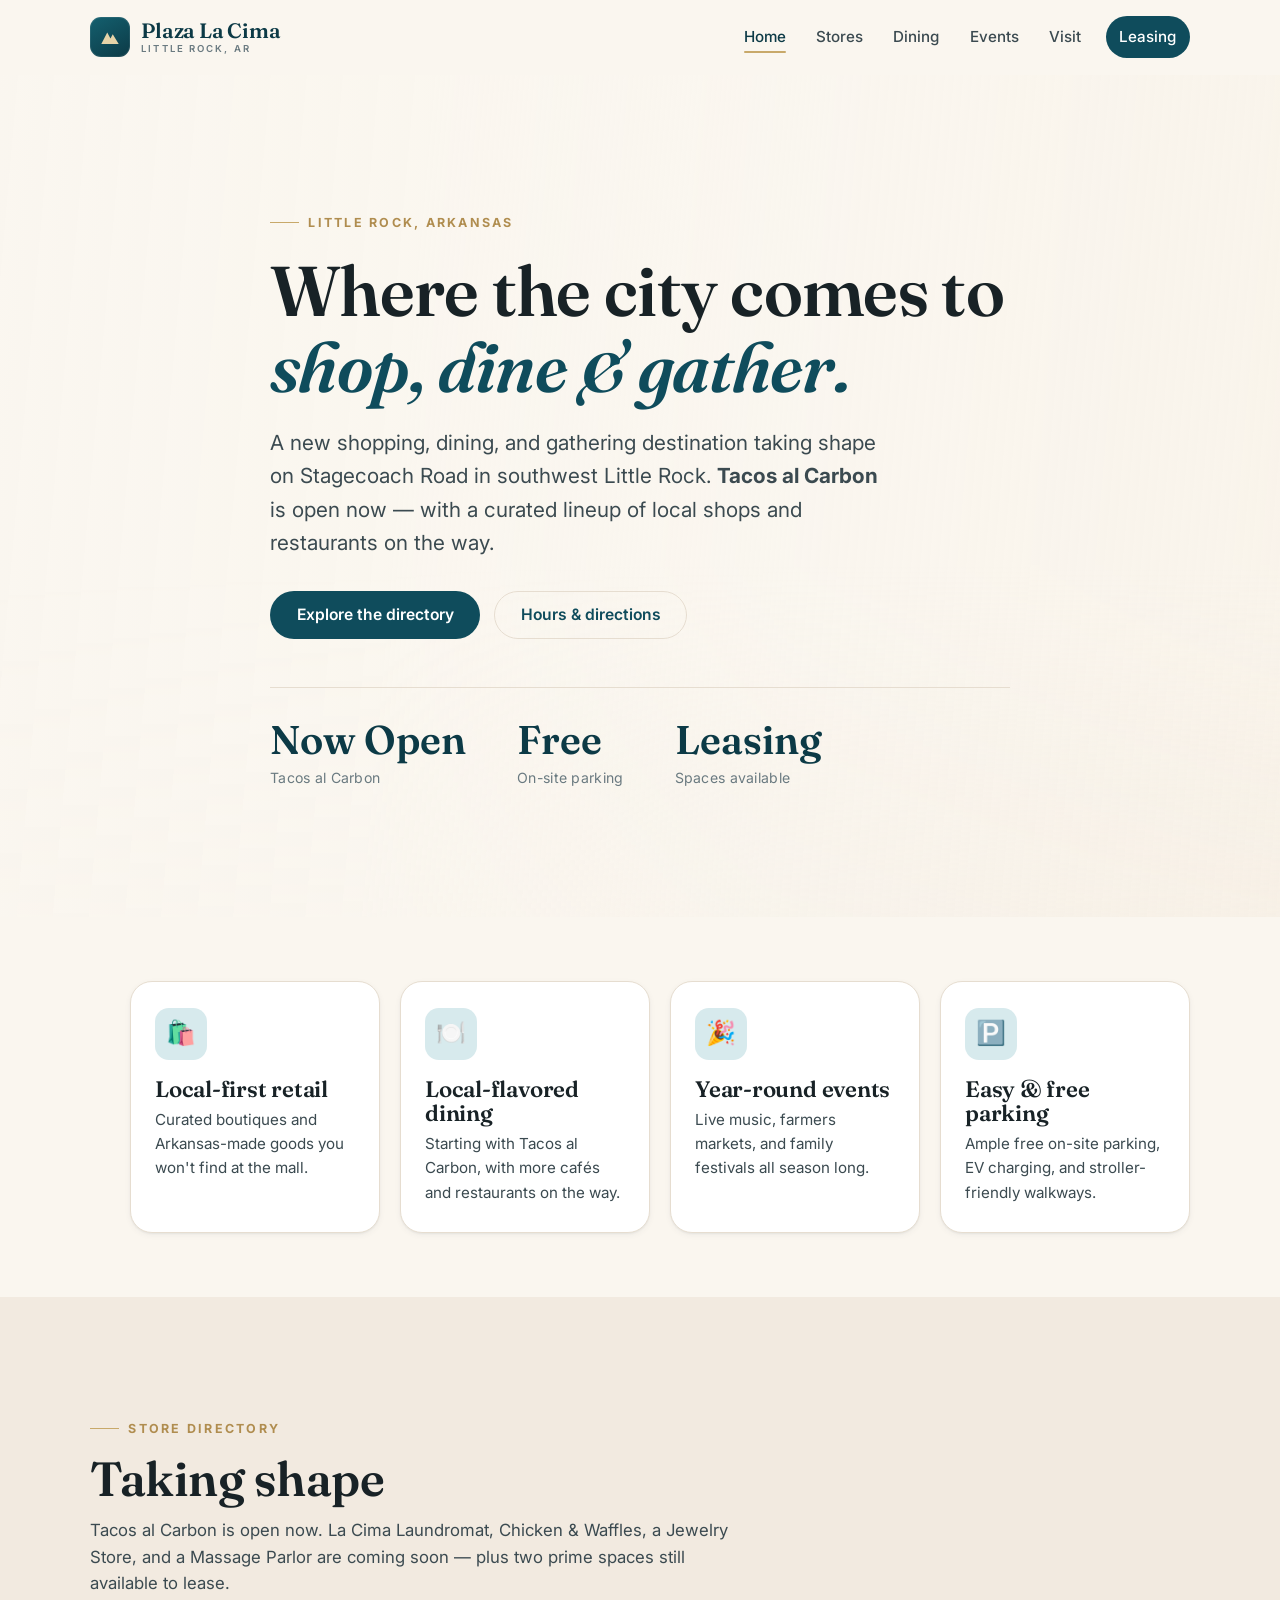
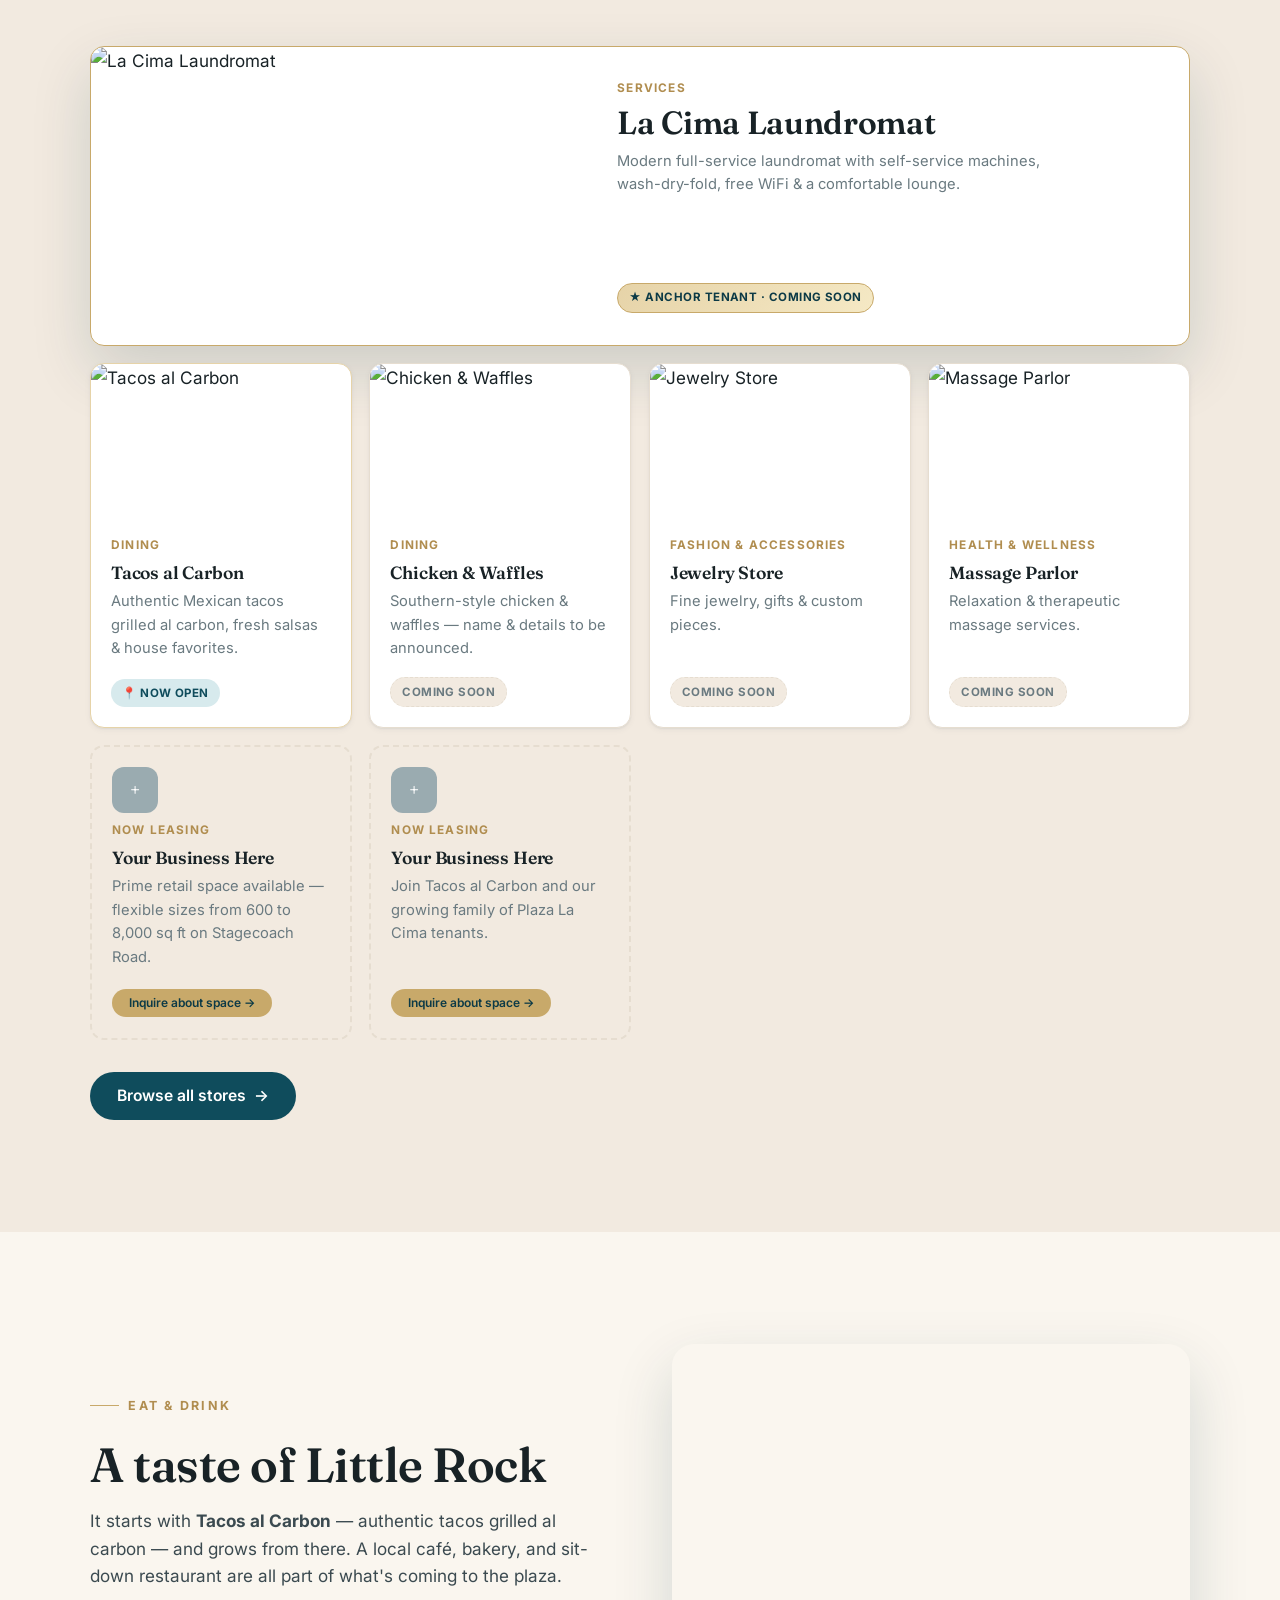
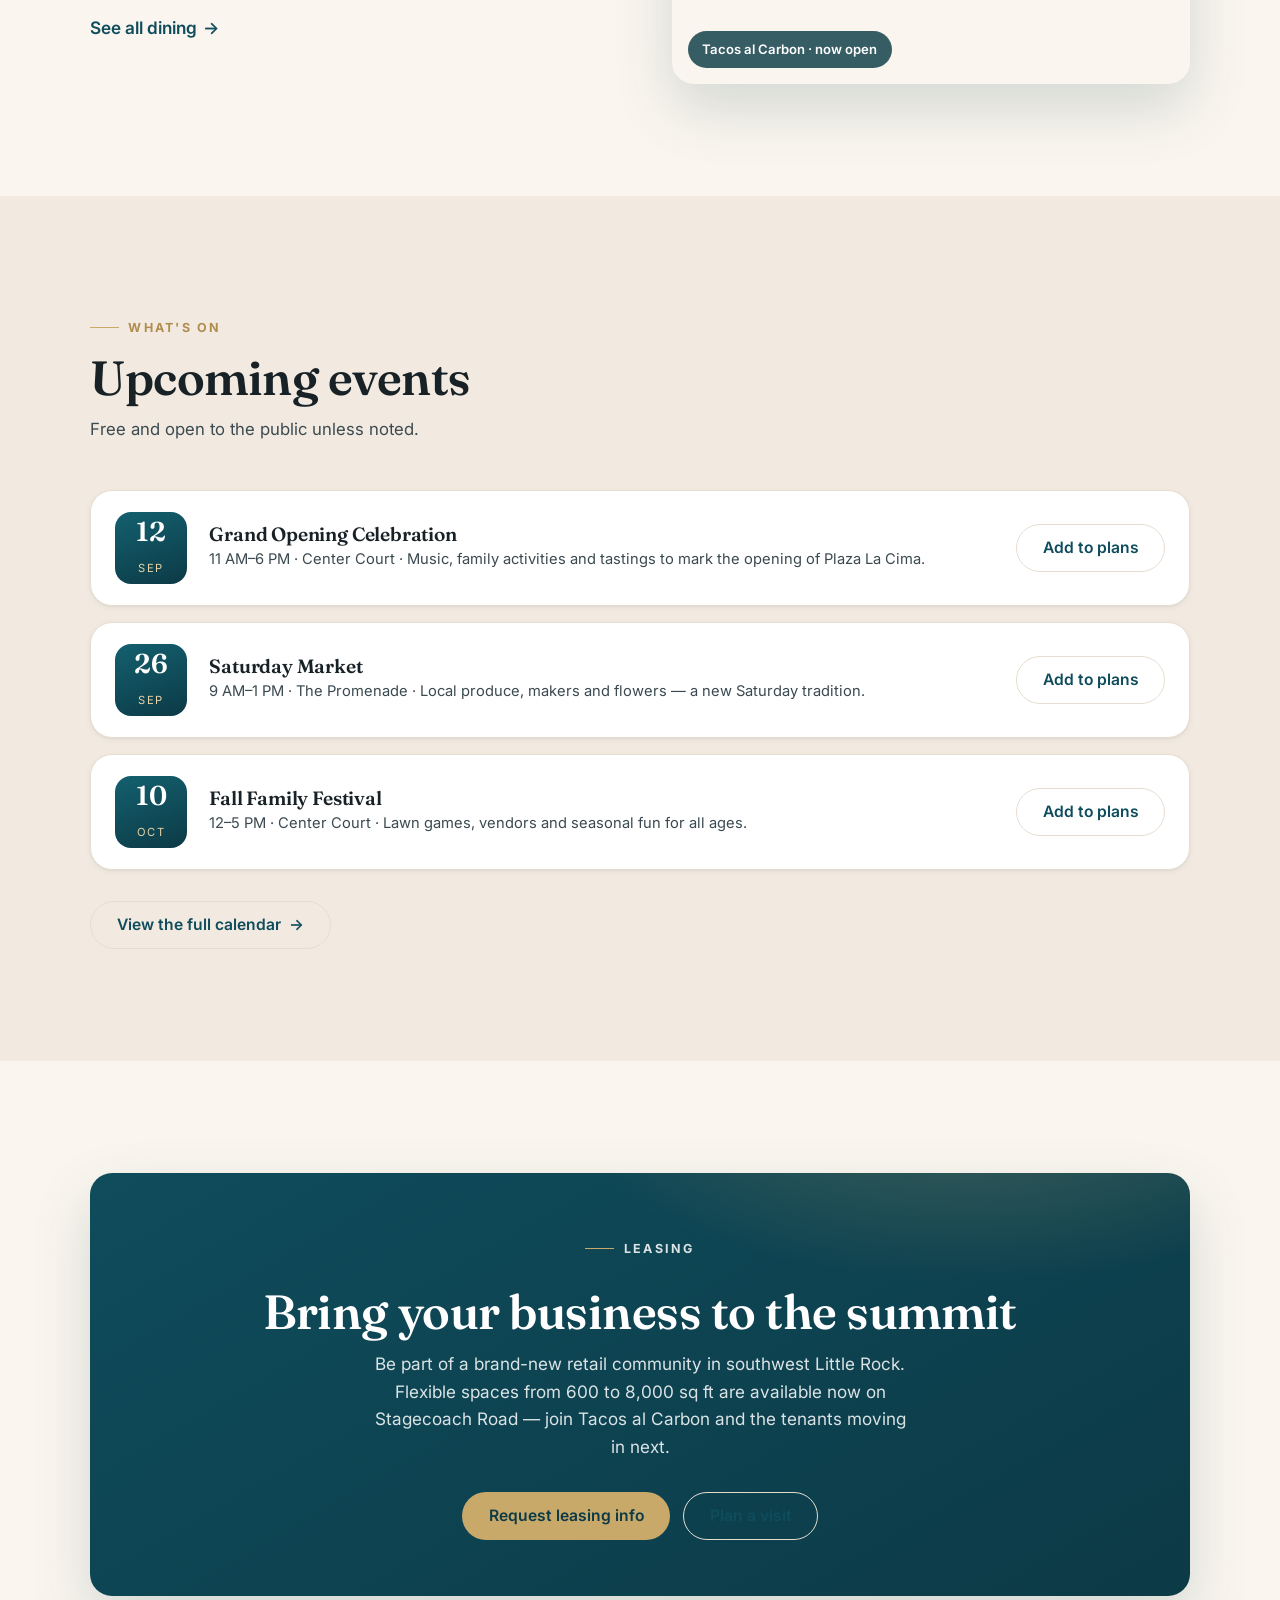
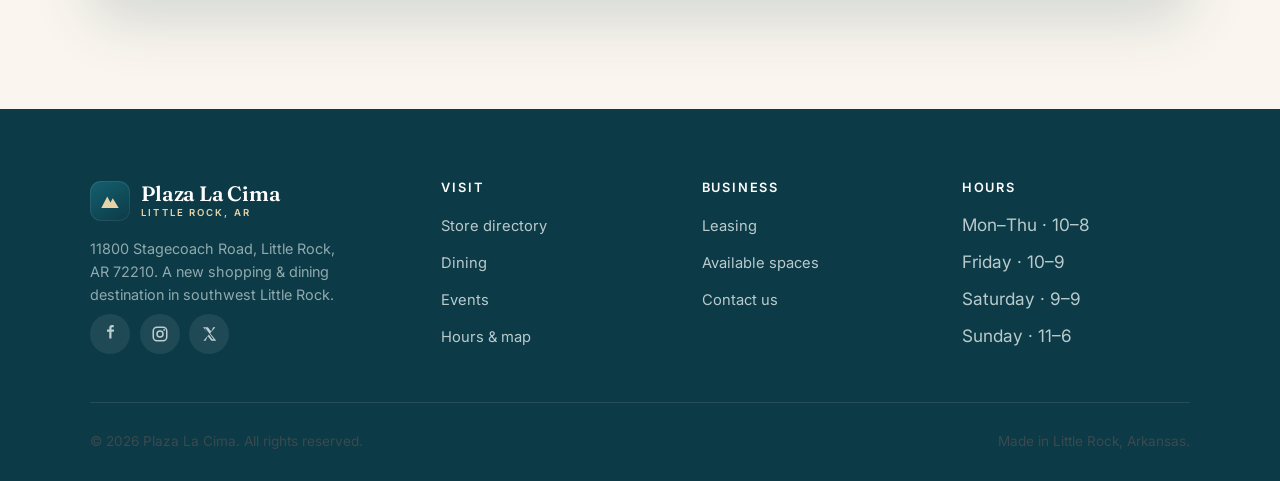
==== commit e1ca04a3: "Fix hero legibility, reorder directory, add themed images Hero: replace luminosity blend (which mudd" ====
--- a/index.html
+++ b/index.html
@@ -45,7 +45,8 @@
   <main id="main">
     <!-- ===== Hero ===== -->
     <section class="hero">
-      <div class="hero-bg" style="background-image:url('https://picsum.photos/seed/plaza-cima-hero/1400/800');background-size:cover;background-position:center;background-blend-mode:luminosity" aria-hidden="true"></div>
+      <!-- Placeholder photo — swap with a real Plaza La Cima photo when available -->
+      <div class="hero-bg" style="background-image:url('https://images.unsplash.com/photo-1483985988355-763728e1935b?auto=format&fit=crop&w=1600&q=80')" aria-hidden="true"></div>
       <div class="container hero-content">
         <p class="eyebrow">Little Rock, Arkansas</p>
         <h1>Where the city comes to <span>shop, dine&nbsp;&amp; gather.</span></h1>
@@ -121,7 +122,7 @@
           <a href="dining.html" class="link-arrow">See all dining <span class="arr" aria-hidden="true">→</span></a>
         </div>
         <div class="split-media" data-reveal aria-label="Dining at Plaza La Cima" role="img">
-          <div class="media-fill" style="background-image:url('https://picsum.photos/seed/plaza-tacos-dining/800/640');background-size:cover;background-position:center" aria-hidden="true"></div>
+          <div class="media-fill" style="background-image:url('https://images.unsplash.com/photo-1565299624946-b28f40a0ae38?auto=format&fit=crop&w=800&q=80');background-size:cover;background-position:center" aria-hidden="true"></div>
           <span class="media-tag">Tacos al Carbon · now open</span>
         </div>
       </div>
--- a/styles.css
+++ b/styles.css
@@ -352,17 +352,34 @@
     radial-gradient(900px 600px at 80% -5%, rgba(200, 169, 106, 0.20), transparent 55%),
     radial-gradient(800px 700px at -5% 110%, rgba(15, 76, 92, 0.16), transparent 55%),
     linear-gradient(180deg, var(--cream), var(--cream-deep));
-}
-.hero-bg::after {
-  /* subtle topographic "summit" contour rings */
+  background-size: cover;
+  background-position: center;
+}
+/* Home hero scrim: strong cream on the left (text side), photo visible on the right */
+.hero .hero-bg::after {
   content: "";
   position: absolute;
   inset: 0;
-  background-image:
-    radial-gradient(circle at 50% 125%, rgba(15,76,92,0.05) 0 38%, transparent 38.4% 100%),
-    radial-gradient(circle at 50% 135%, rgba(15,76,92,0.05) 0 48%, transparent 48.4% 100%),
-    radial-gradient(circle at 50% 145%, rgba(15,76,92,0.05) 0 58%, transparent 58.4% 100%);
-  opacity: 0.7;
+  background:
+    linear-gradient(95deg,
+      rgba(250, 246, 239, 0.97) 0%,
+      rgba(250, 246, 239, 0.92) 32%,
+      rgba(250, 246, 239, 0.60) 62%,
+      rgba(248, 240, 228, 0.38) 100%),
+    linear-gradient(0deg, rgba(242, 234, 224, 0.55), transparent 42%);
+}
+/* Interior page hero scrim: centered text → fuller, even cream wash */
+.page-hero .hero-bg::after {
+  content: "";
+  position: absolute;
+  inset: 0;
+  background: linear-gradient(180deg, rgba(250, 246, 239, 0.84), rgba(242, 234, 224, 0.90));
+}
+@media (max-width: 720px) {
+  /* On phones the headline spans full width — wash the whole image for legibility */
+  .hero .hero-bg::after {
+    background: linear-gradient(180deg, rgba(250, 246, 239, 0.93), rgba(250, 246, 239, 0.84));
+  }
 }
 
 .hero-content { position: relative; max-width: 820px; }
@@ -726,40 +743,6 @@
   background: var(--teal-100);
   color: var(--teal-900);
   border: 1px solid var(--teal-100);
-}
-
-/* Featured laundromat section on stores.html */
-.featured-tenant-section { background: var(--cream-deep); }
-.featured-laundromat {
-  display: grid;
-  grid-template-columns: 1.15fr 1fr;
-  gap: clamp(2rem, 5vw, 4rem);
-  align-items: center;
-  margin-top: 1.5rem;
-}
-.featured-laundromat-media {
-  position: relative;
-  aspect-ratio: 3/2;
-  overflow: hidden;
-  border-radius: var(--radius-lg);
-  box-shadow: var(--shadow-lg);
-}
-.featured-laundromat-media img {
-  width: 100%;
-  height: 100%;
-  object-fit: cover;
-  display: block;
-  transition: transform 1.2s var(--ease);
-}
-.featured-laundromat-media:hover img { transform: scale(1.04); }
-.featured-laundromat-copy { display: flex; flex-direction: column; gap: 1rem; }
-.featured-laundromat-copy h2 {
-  font-size: clamp(2rem, 1.2rem + 2.5vw, 3.4rem);
-}
-.featured-laundromat-copy p { color: var(--muted); max-width: 44ch; }
-@media (max-width: 820px) {
-  .featured-laundromat { grid-template-columns: 1fr; }
-  .featured-laundromat-media { aspect-ratio: 16/9; }
 }
 
 /* status badges (directory + dining tiles) */
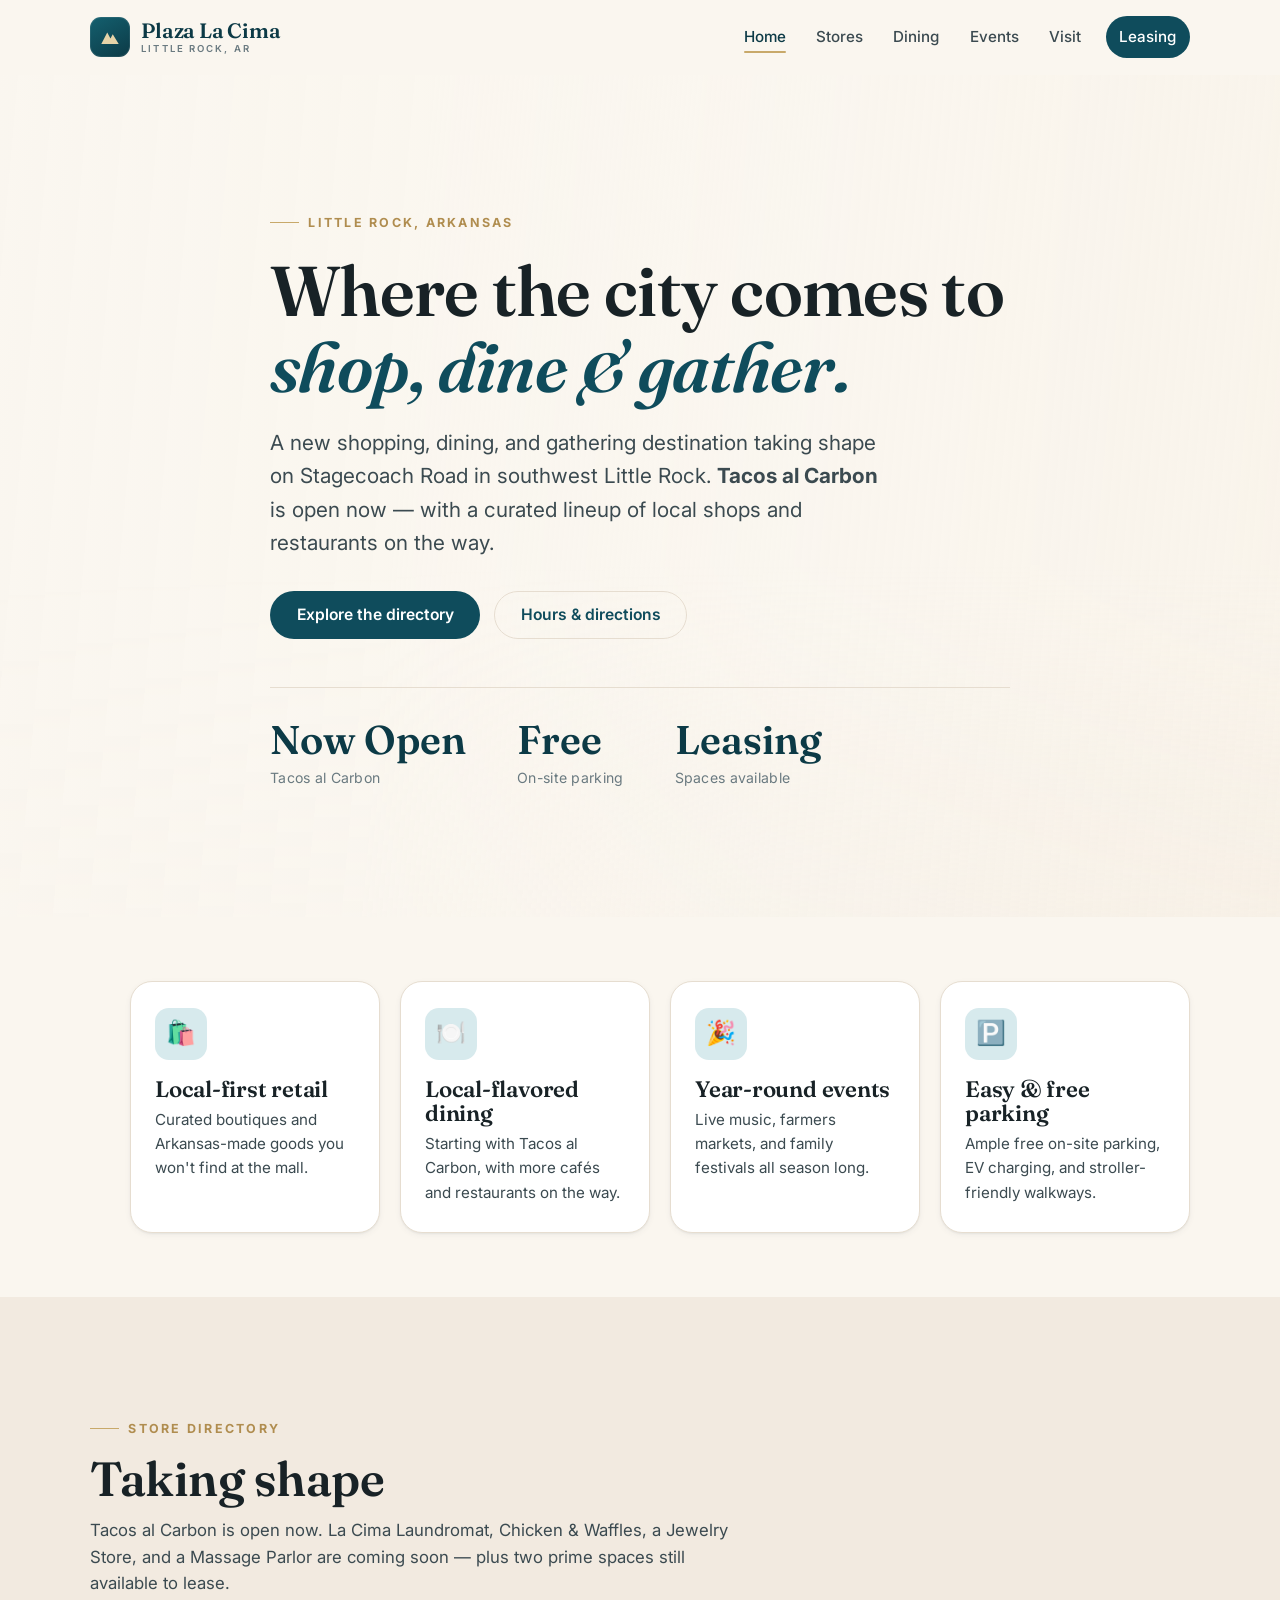
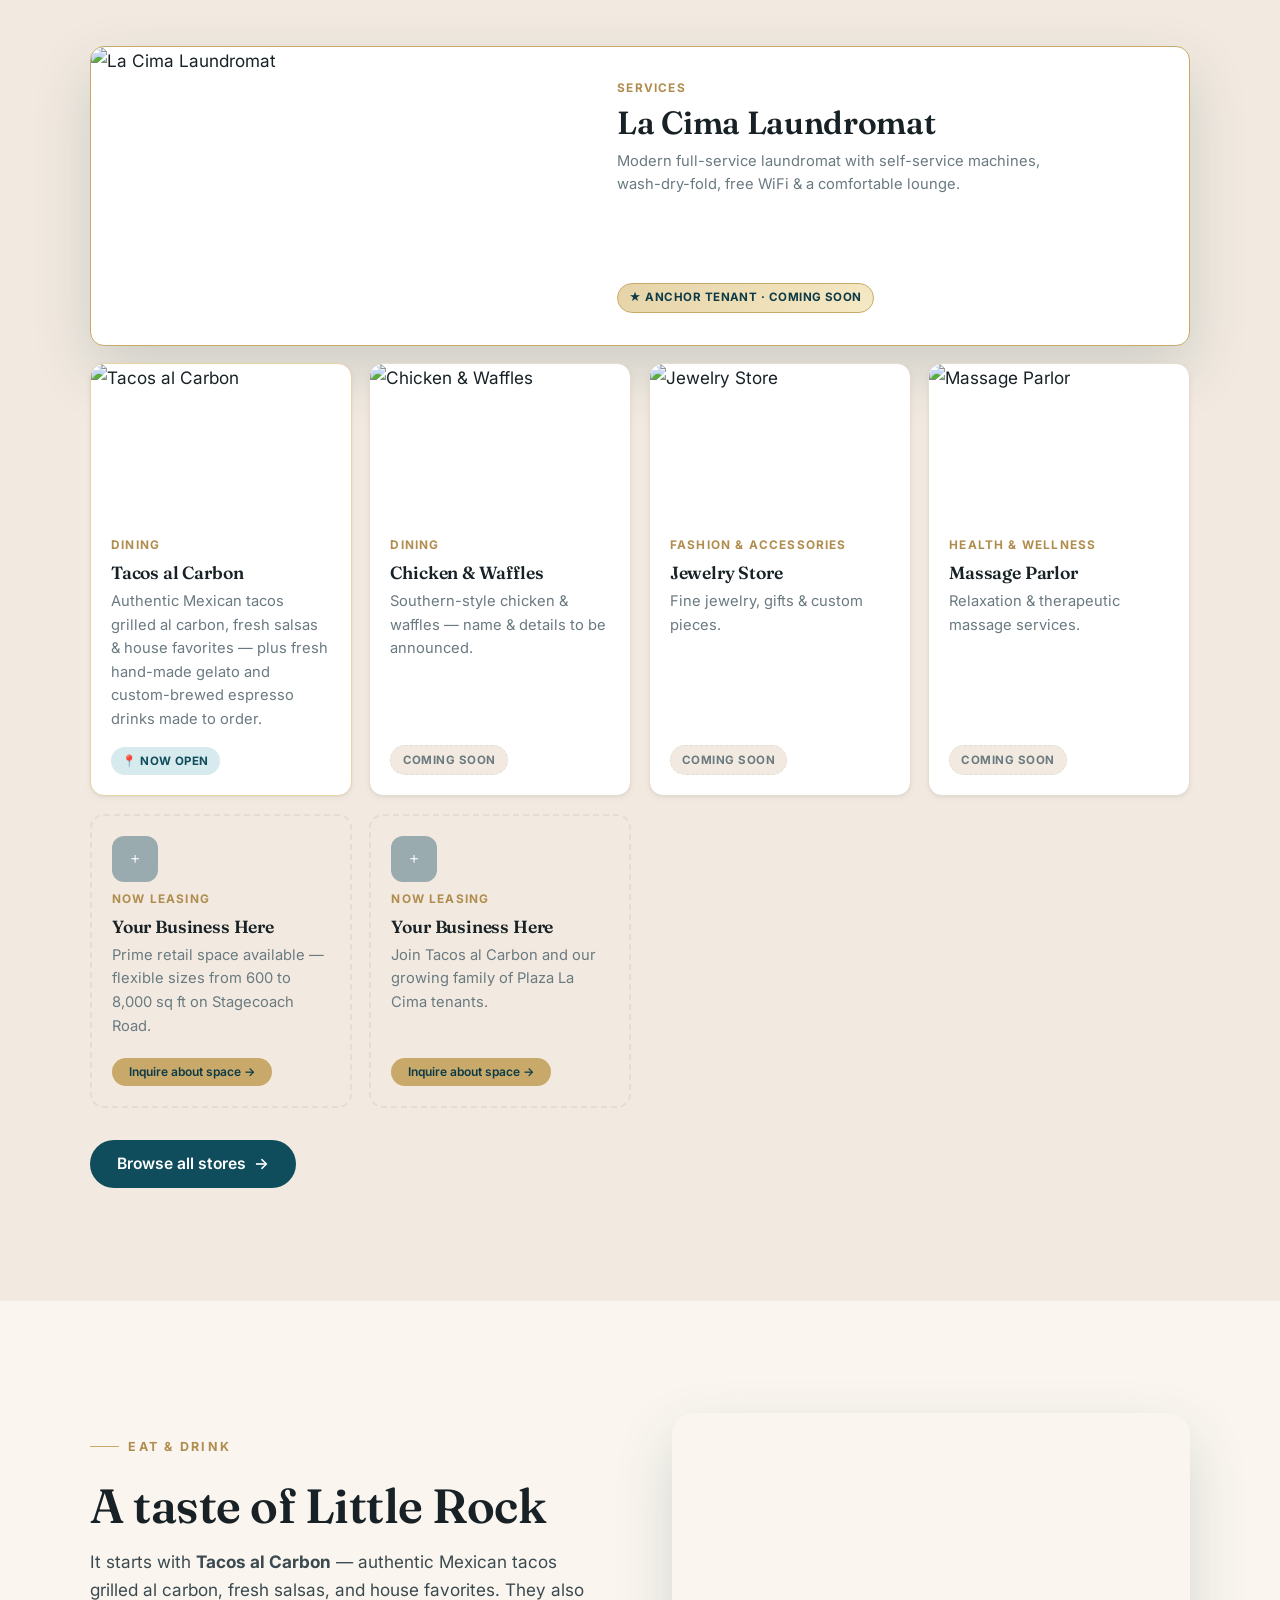
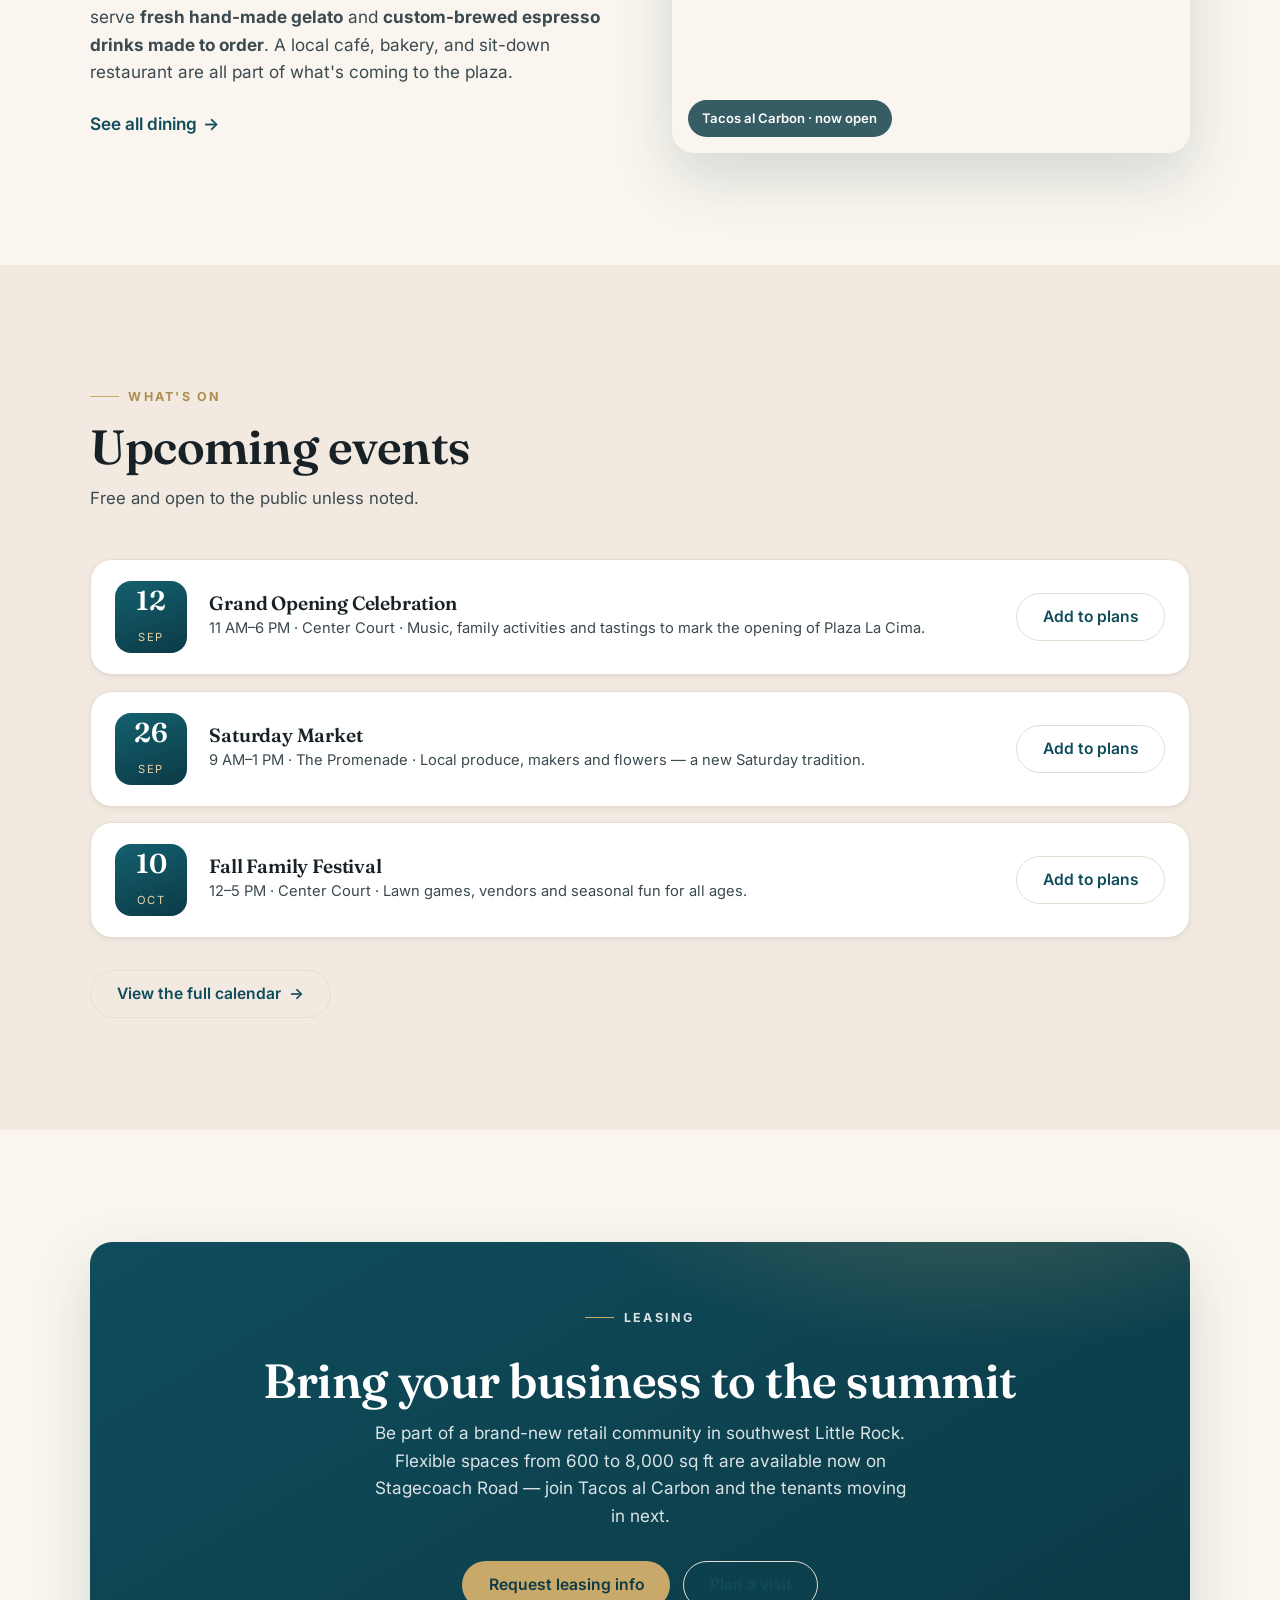
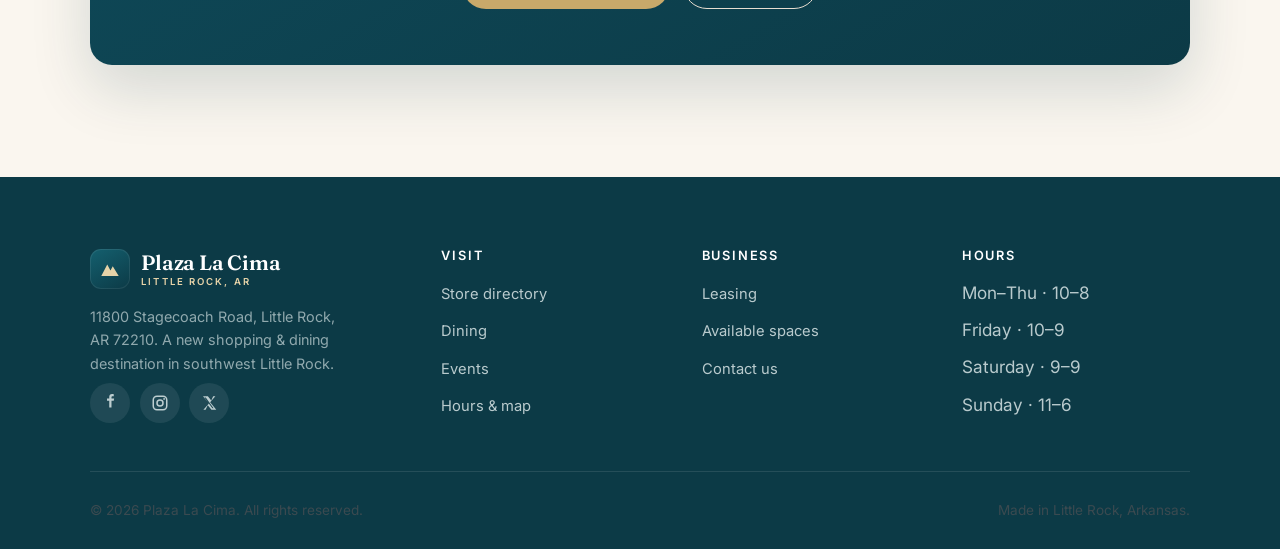
==== commit b2a4616e: "Update dining content: Mexican-food photos + gelato & espresso - Swap Tacos al Carbon / "A taste of " ====
--- a/index.html
+++ b/index.html
@@ -45,8 +45,9 @@
   <main id="main">
     <!-- ===== Hero ===== -->
     <section class="hero">
-      <!-- Placeholder photo — swap with a real Plaza La Cima photo when available -->
-      <div class="hero-bg" style="background-image:url('https://images.unsplash.com/photo-1483985988355-763728e1935b?auto=format&fit=crop&w=1600&q=80')" aria-hidden="true"></div>
+      <!-- Placeholder photo — to use your own image, drop it in at assets/hero-family.jpg
+           and change the URL below to assets/hero-family.jpg -->
+      <div class="hero-bg" style="background-image:url('https://images.unsplash.com/photo-1591085686350-798c0f9faa7f?auto=format&fit=crop&w=1600&q=80')" aria-hidden="true"></div>
       <div class="container hero-content">
         <p class="eyebrow">Little Rock, Arkansas</p>
         <h1>Where the city comes to <span>shop, dine&nbsp;&amp; gather.</span></h1>
@@ -115,14 +116,16 @@
           <p class="eyebrow">Eat &amp; Drink</p>
           <h2>A taste of Little Rock</h2>
           <p>
-            It starts with <strong>Tacos al Carbon</strong> — authentic tacos grilled
-            al carbon — and grows from there. A local café, bakery, and sit-down
-            restaurant are all part of what's coming to the plaza.
+            It starts with <strong>Tacos al Carbon</strong> — authentic Mexican
+            tacos grilled al carbon, fresh salsas, and house favorites. They also
+            serve <strong>fresh hand-made gelato</strong> and <strong>custom-brewed
+            espresso drinks made to order</strong>. A local café, bakery, and
+            sit-down restaurant are all part of what's coming to the plaza.
           </p>
           <a href="dining.html" class="link-arrow">See all dining <span class="arr" aria-hidden="true">→</span></a>
         </div>
         <div class="split-media" data-reveal aria-label="Dining at Plaza La Cima" role="img">
-          <div class="media-fill" style="background-image:url('https://images.unsplash.com/photo-1565299624946-b28f40a0ae38?auto=format&fit=crop&w=800&q=80');background-size:cover;background-position:center" aria-hidden="true"></div>
+          <div class="media-fill" style="background-image:url('https://images.unsplash.com/photo-1551504734-5ee1c4a1479b?auto=format&fit=crop&w=800&q=80');background-size:cover;background-position:center" aria-hidden="true"></div>
           <span class="media-tag">Tacos al Carbon · now open</span>
         </div>
       </div>
--- a/styles.css
+++ b/styles.css
@@ -189,8 +189,9 @@
 .btn-primary { --btn-bg: var(--teal-800); }
 .btn-primary:hover { background: var(--teal-700); }
 
-.btn-gold { --btn-bg: var(--gold-500); --btn-fg: var(--teal-900); }
-.btn-gold:hover { background: var(--gold-300); }
+.btn-gold { --btn-bg: var(--gold-500); --btn-fg: var(--teal-900); color: var(--teal-900); }
+.btn-gold:hover { background: var(--gold-300); color: var(--teal-900); }
+.btn-gold:active { background: var(--gold-500); color: var(--teal-900); }
 
 .btn-ghost {
   background: transparent;
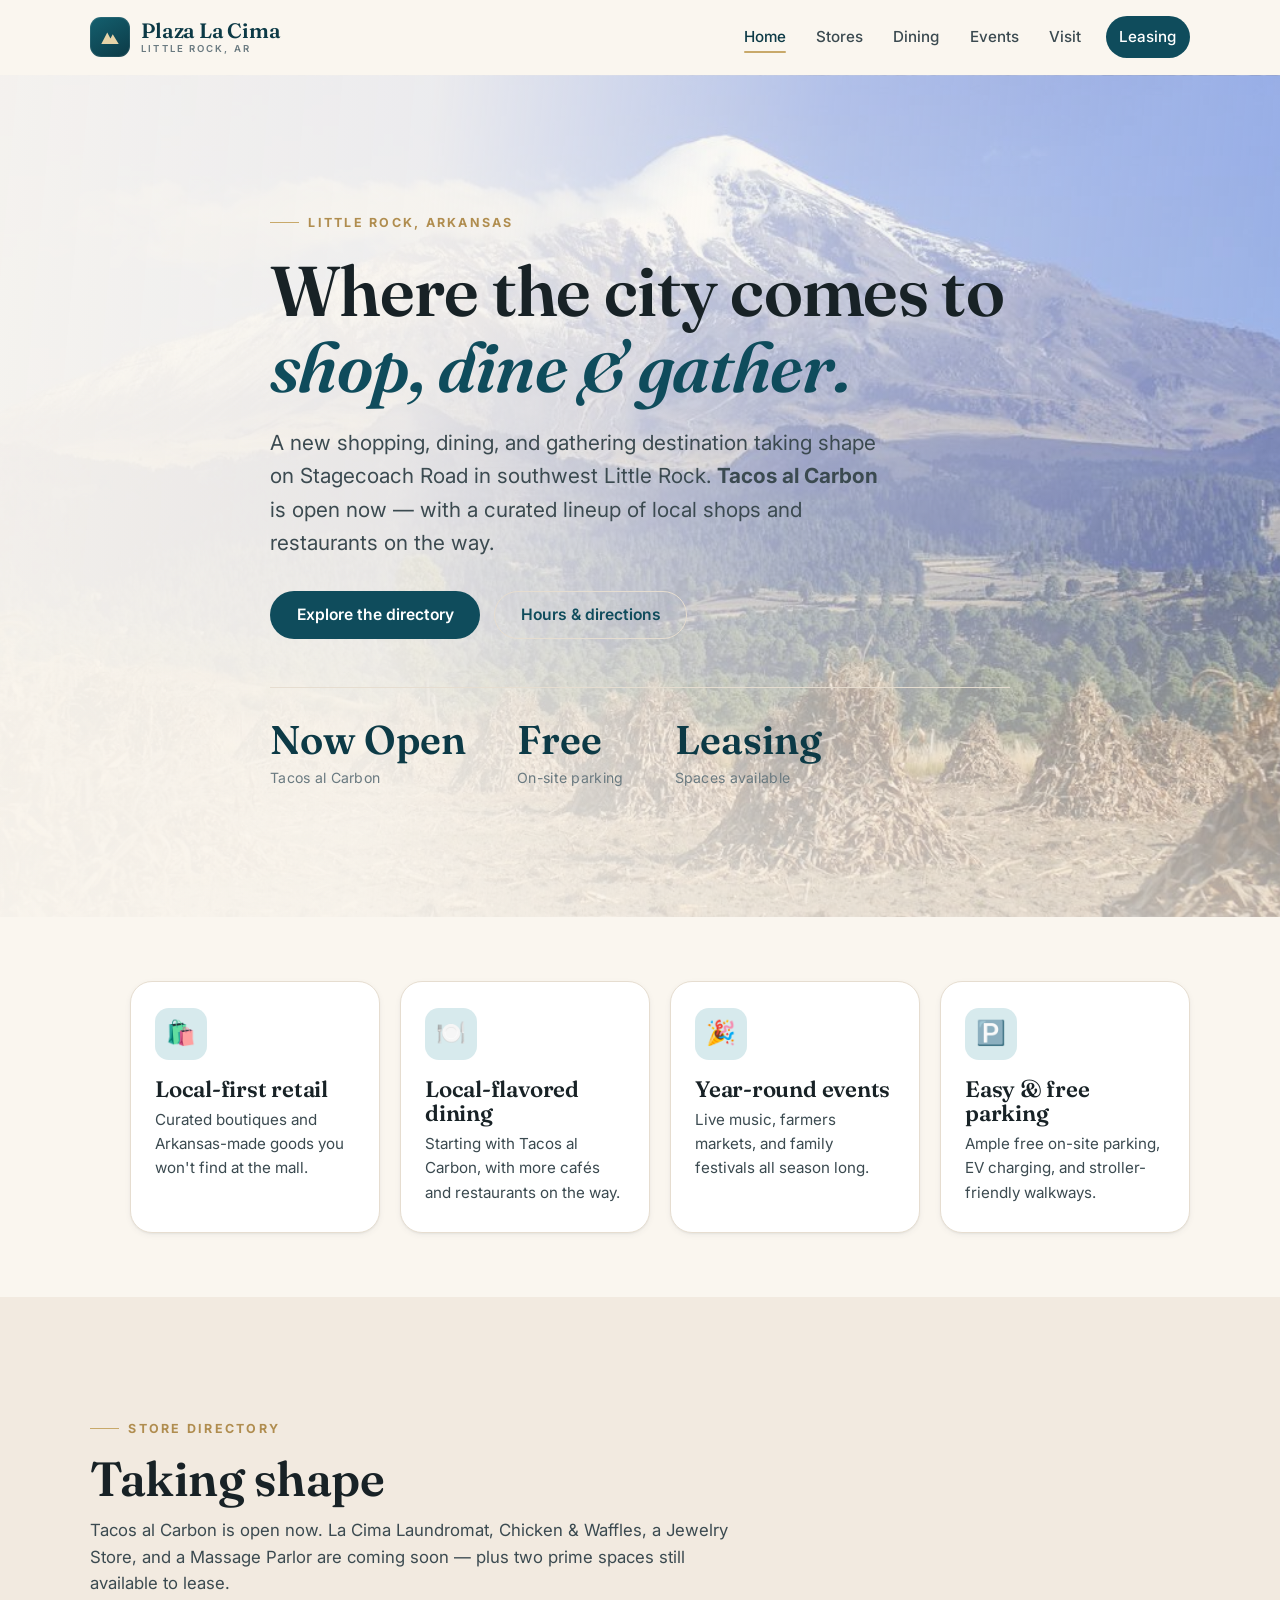
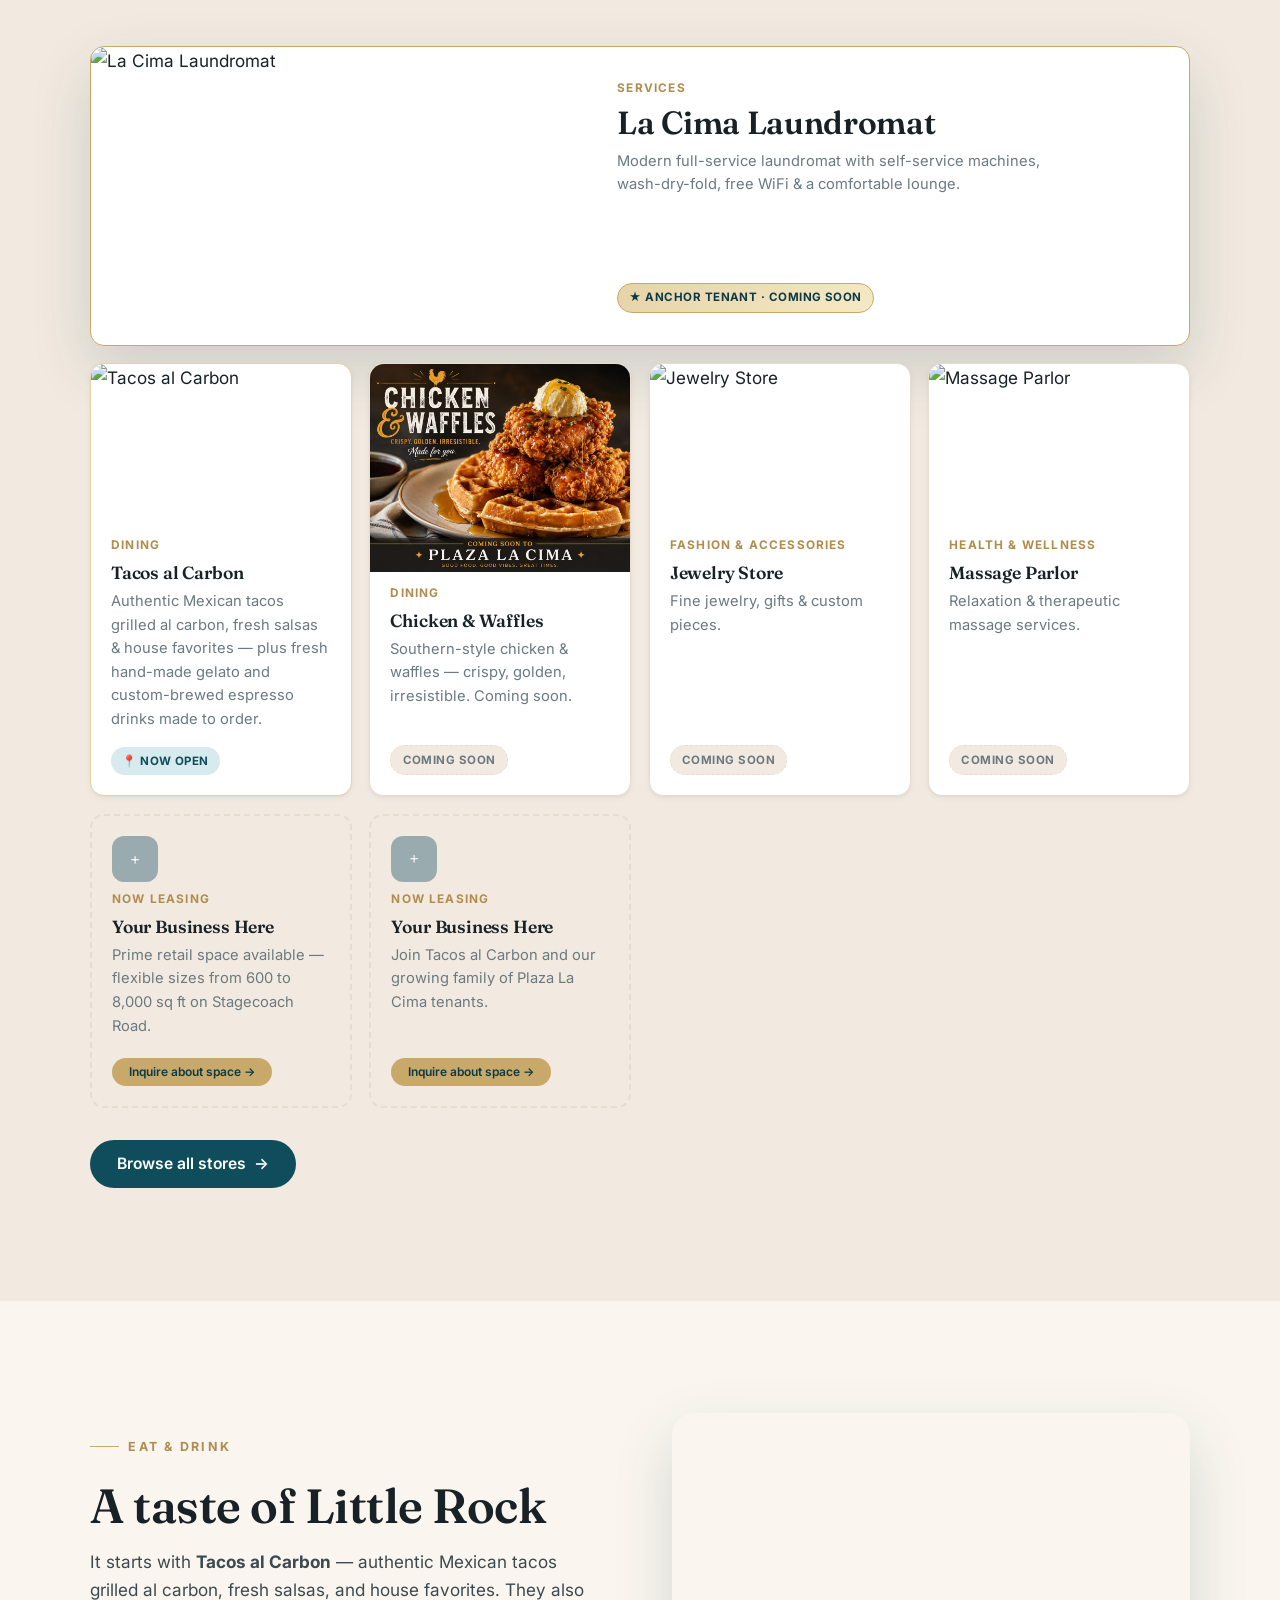
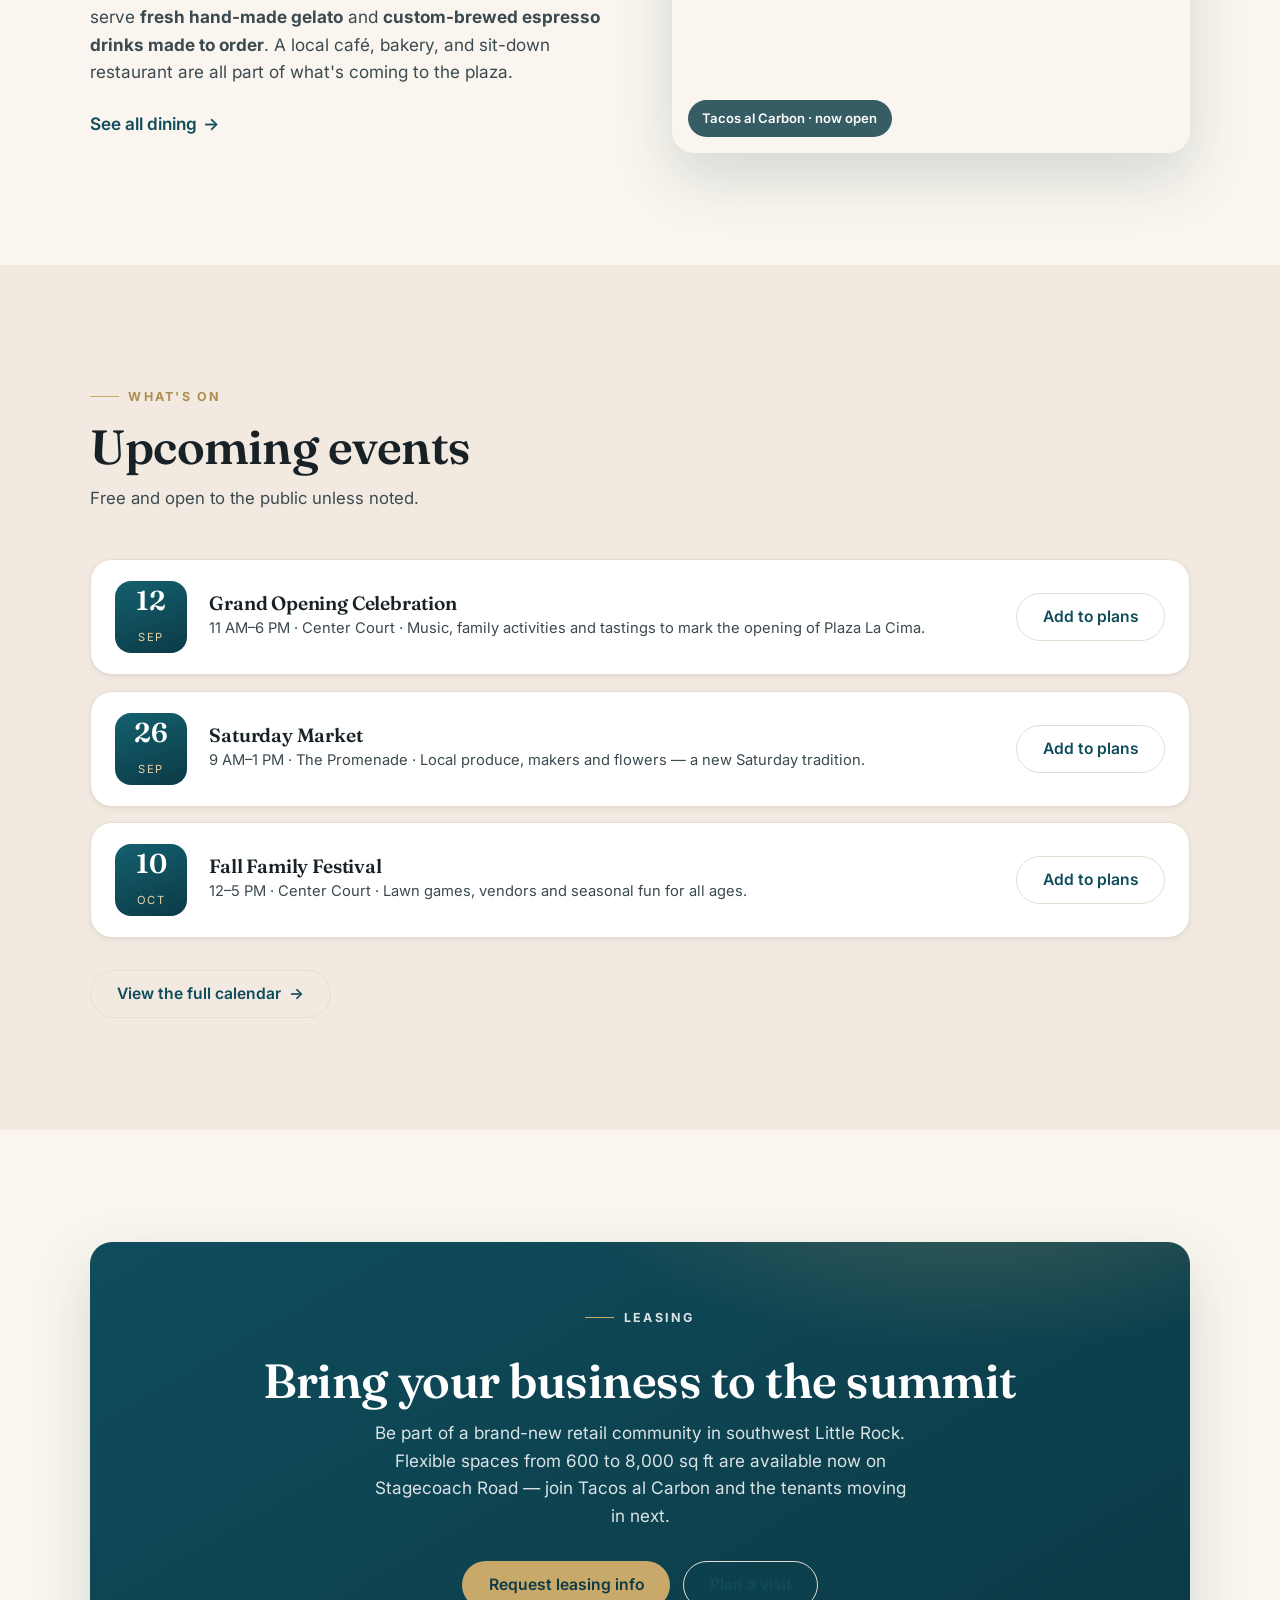
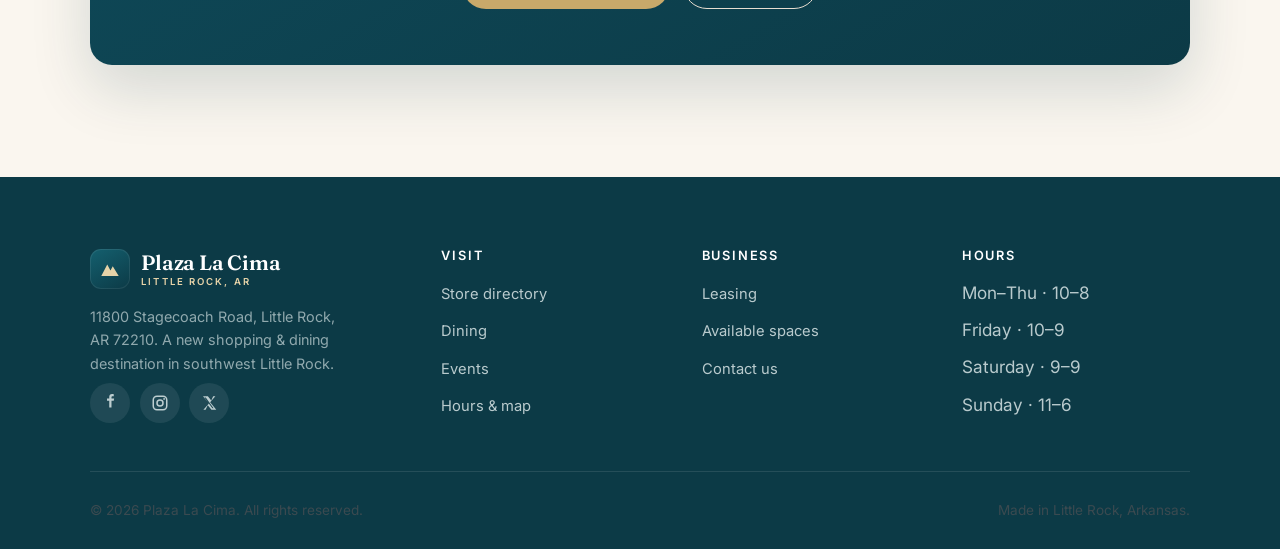
==== commit 08a2b892: "Use IMG_0297 (summit photo) as the homepage hero banner Swaps the Pexels family placeholder for the " ====
--- a/index.html
+++ b/index.html
@@ -45,9 +45,8 @@
   <main id="main">
     <!-- ===== Hero ===== -->
     <section class="hero">
-      <!-- Placeholder photo — to use your own image, drop it in at assets/hero-family.jpg
-           and change the URL below to assets/hero-family.jpg -->
-      <div class="hero-bg" style="background-image:url('https://images.unsplash.com/photo-1591085686350-798c0f9faa7f?auto=format&fit=crop&w=1600&q=80')" aria-hidden="true"></div>
+      <!-- Hero photo: IMG_0297 (snow-capped summit — "La Cima") -->
+      <div class="hero-bg" style="background-image:url('assets/IMG_0297.JPG')" aria-hidden="true"></div>
       <div class="container hero-content">
         <p class="eyebrow">Little Rock, Arkansas</p>
         <h1>Where the city comes to <span>shop, dine&nbsp;&amp; gather.</span></h1>
--- a/styles.css
+++ b/styles.css
@@ -679,6 +679,15 @@
 }
 .store-card:hover .store-card-img img { transform: scale(1.06); }
 
+/* Promo banner image (designed graphic with baked-in text) — show in full,
+   matching the banner's ratio so nothing is cropped */
+.store-card-img.is-promo {
+  height: auto;
+  aspect-ratio: 5 / 4;
+  background: #211c17;
+}
+.store-card-img.is-promo img { object-fit: cover; }
+
 /* Open card */
 .store-card.is-open { border-color: var(--gold-300); }
 
@@ -809,6 +818,10 @@
 .tile-media { height: 170px; position: relative; overflow: hidden; }
 .tile-media .media-fill { transition: transform 0.9s var(--ease); }
 .tile:hover .tile-media .media-fill { transform: scale(1.07); }
+.tile-media img { width: 100%; height: 100%; object-fit: cover; display: block; transition: transform 0.9s var(--ease); }
+.tile:hover .tile-media img { transform: scale(1.07); }
+/* Promo banner (designed graphic with baked-in text) — show in full, no crop */
+.tile-media.is-promo { height: auto; aspect-ratio: 5 / 4; background: #211c17; }
 .tile-body { padding: 1.3rem 1.4rem 1.5rem; display: flex; flex-direction: column; gap: 0.5rem; flex: 1; }
 .tile-body .cat {
   font-size: 0.72rem; text-transform: uppercase; letter-spacing: 0.12em;
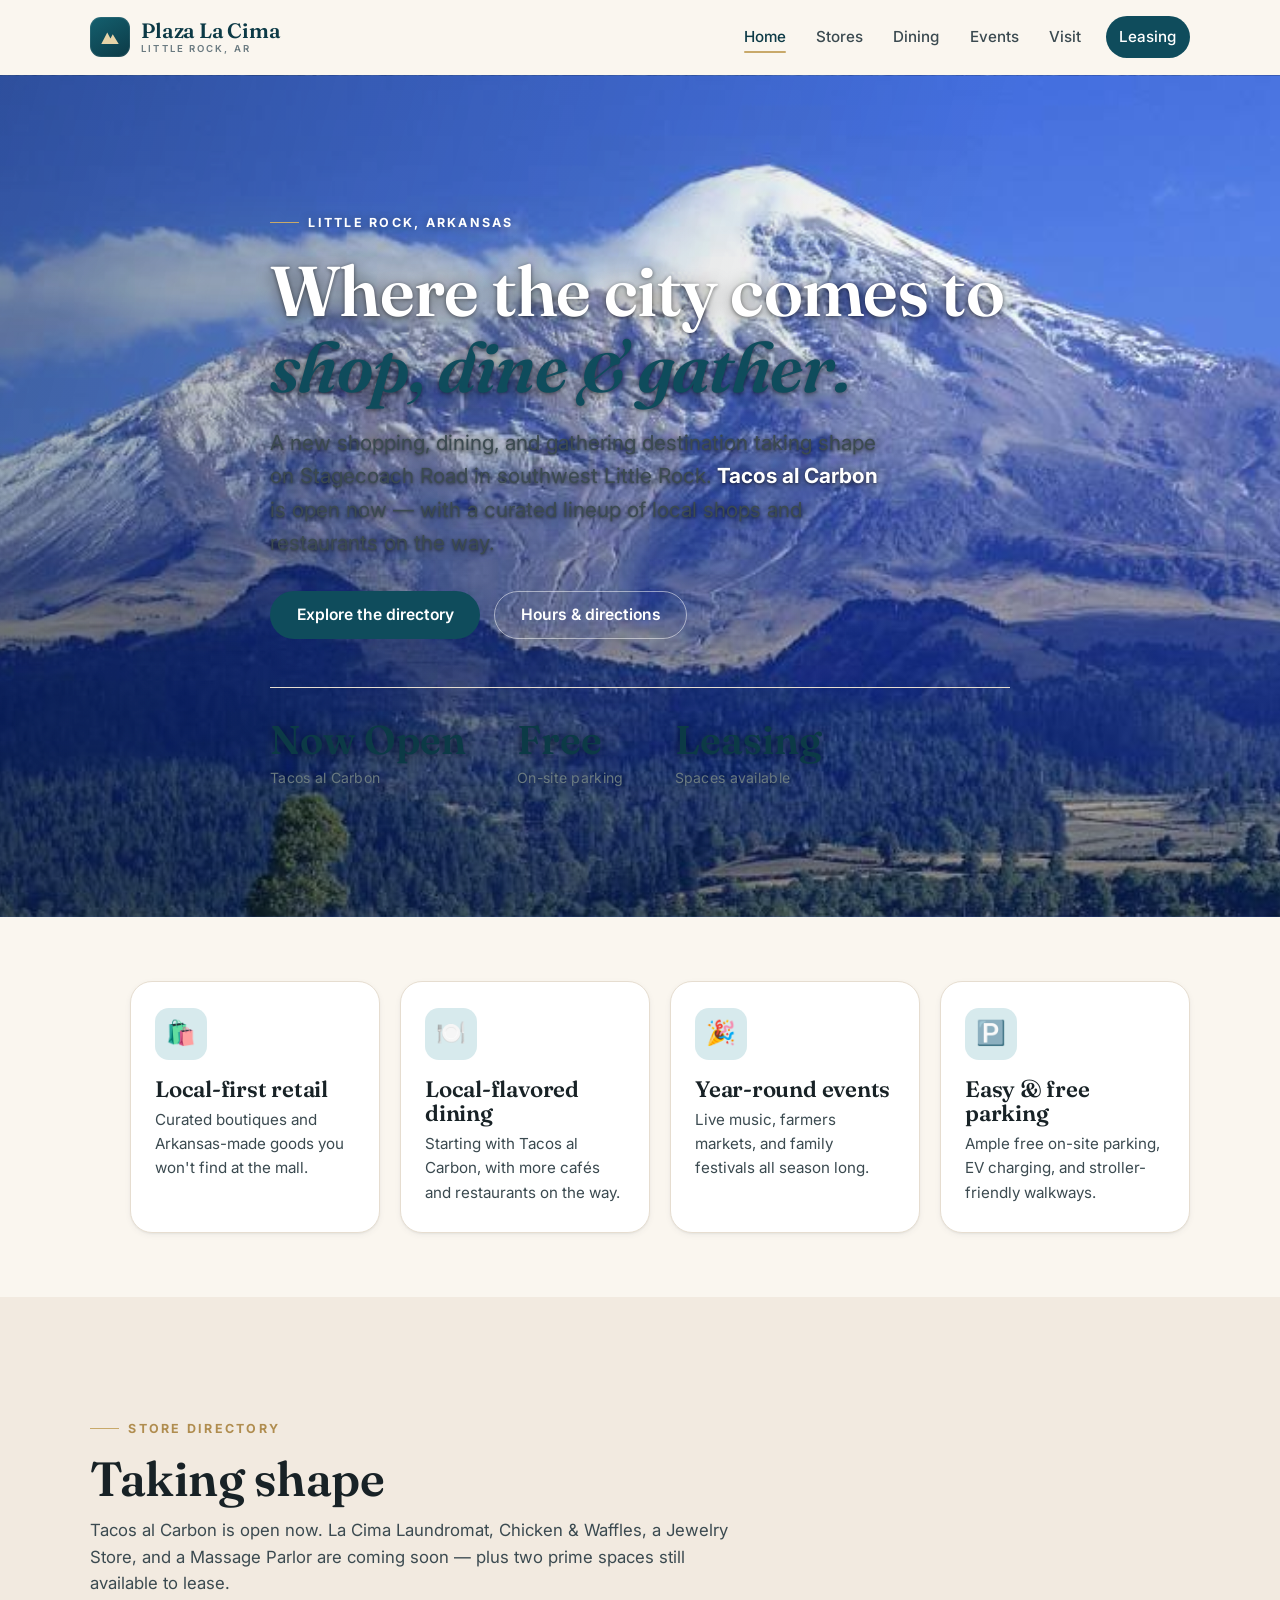
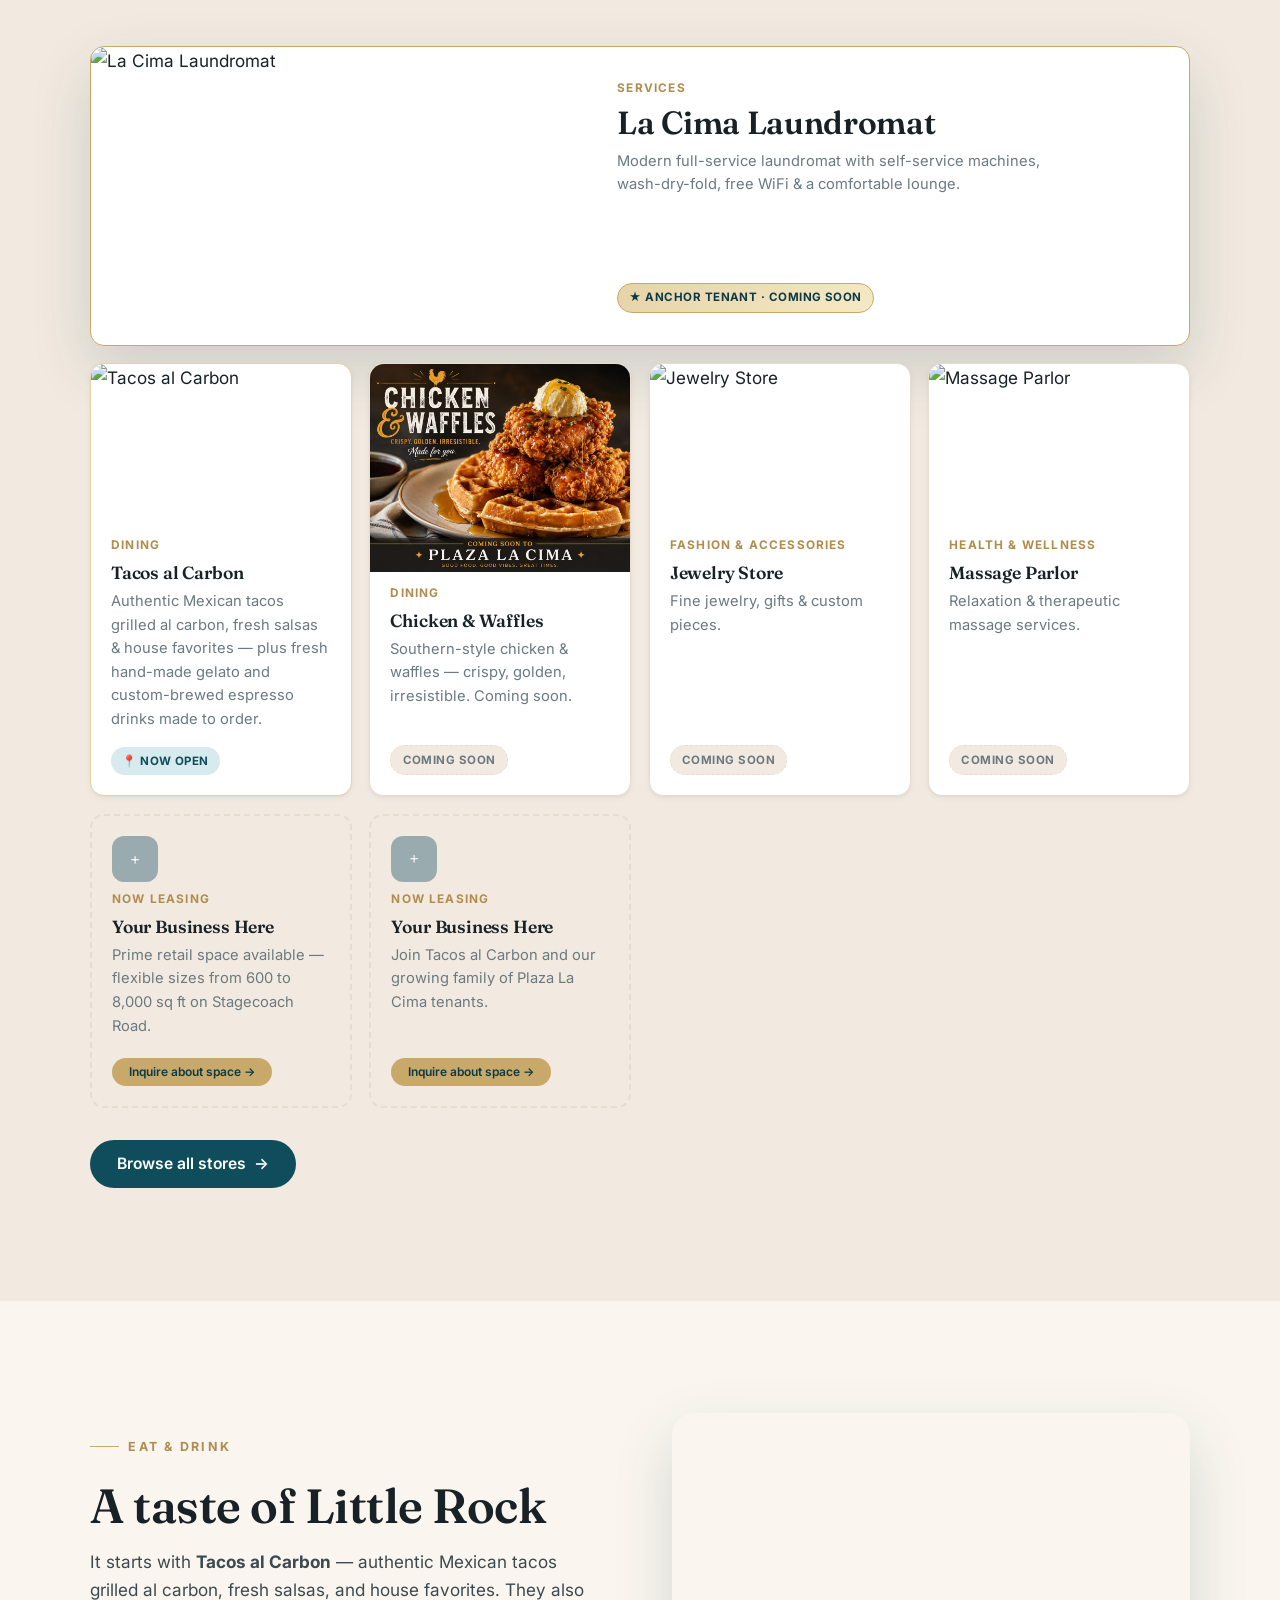
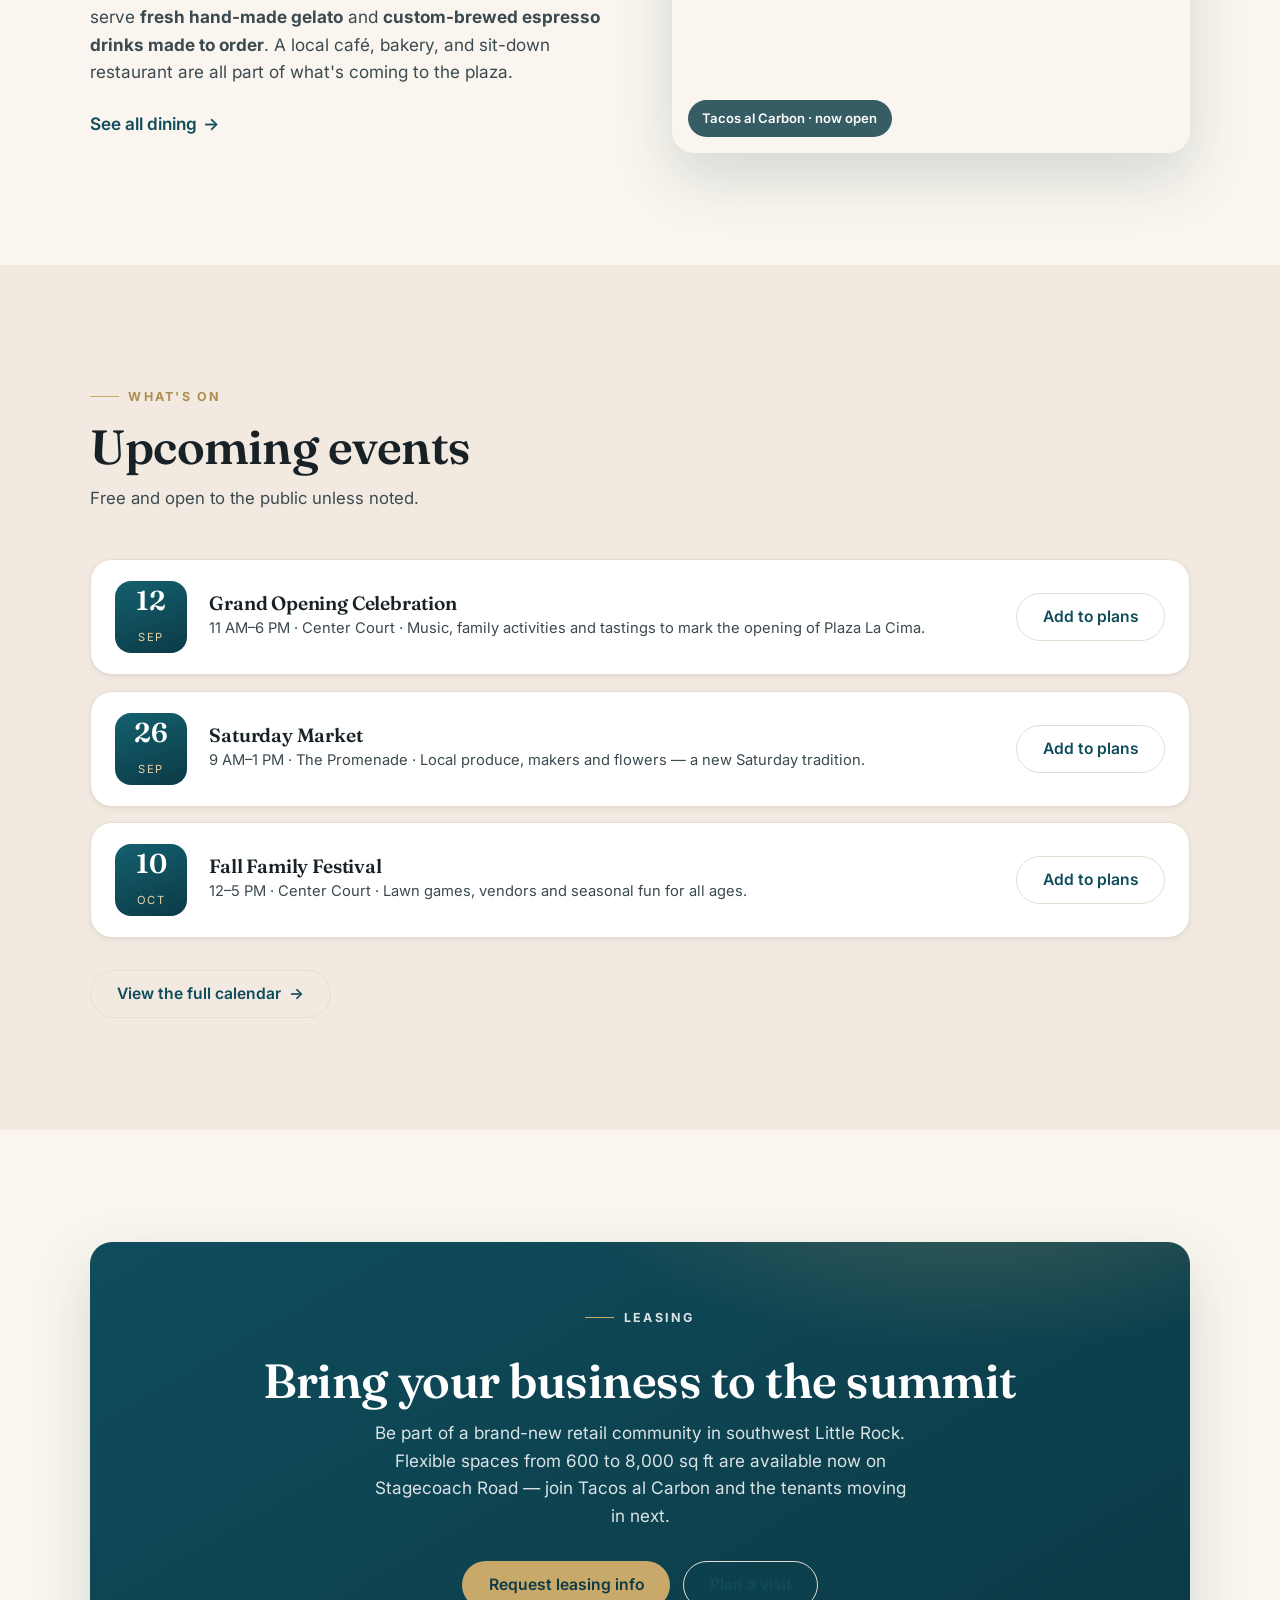
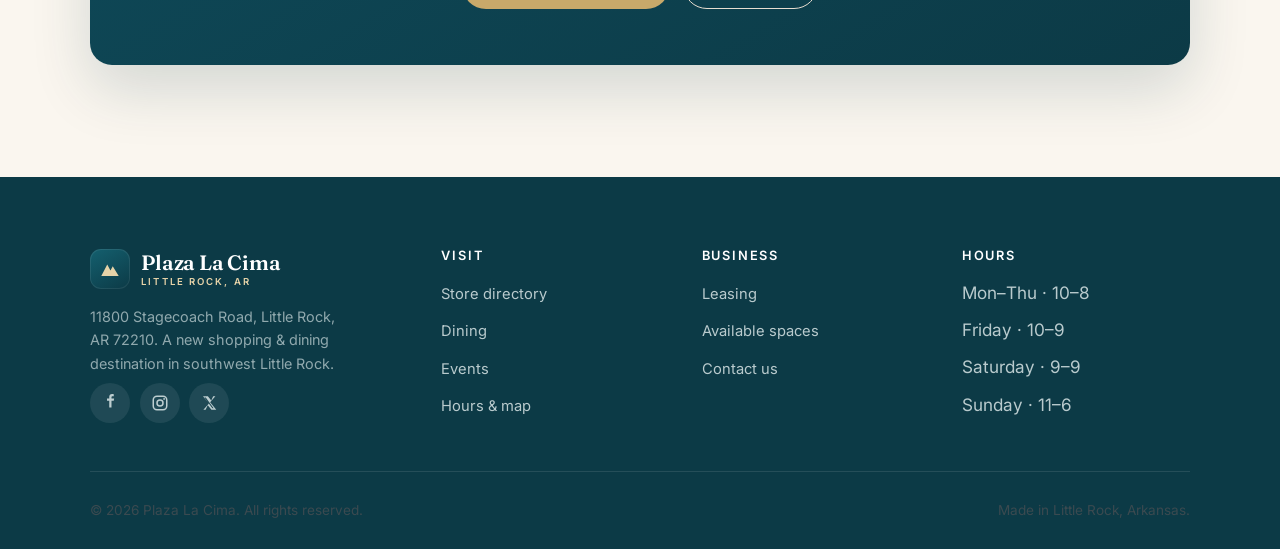
==== commit 13dd0e39: "Use cropped summit hero with clear, transparent text treatment - Add assets/hero-summit.jpg (IMG_029" ====
--- a/index.html
+++ b/index.html
@@ -45,8 +45,8 @@
   <main id="main">
     <!-- ===== Hero ===== -->
     <section class="hero">
-      <!-- Hero photo: IMG_0297 (snow-capped summit — "La Cima") -->
-      <div class="hero-bg" style="background-image:url('assets/IMG_0297.JPG')" aria-hidden="true"></div>
+      <!-- Hero photo: summit — "La Cima" (cropped from IMG_0297) -->
+      <div class="hero-bg" style="background-image:url('assets/hero-summit.jpg');background-position:center" aria-hidden="true"></div>
       <div class="container hero-content">
         <p class="eyebrow">Little Rock, Arkansas</p>
         <h1>Where the city comes to <span>shop, dine&nbsp;&amp; gather.</span></h1>
--- a/styles.css
+++ b/styles.css
@@ -356,19 +356,28 @@
   background-size: cover;
   background-position: center;
 }
-/* Home hero scrim: strong cream on the left (text side), photo visible on the right */
+/* Home hero: keep the photo clear (no cream wash). A very light, mostly
+   transparent dark gradient on the lower-left just lifts text legibility
+   without blurring the image. */
 .hero .hero-bg::after {
   content: "";
   position: absolute;
   inset: 0;
   background:
-    linear-gradient(95deg,
-      rgba(250, 246, 239, 0.97) 0%,
-      rgba(250, 246, 239, 0.92) 32%,
-      rgba(250, 246, 239, 0.60) 62%,
-      rgba(248, 240, 228, 0.38) 100%),
-    linear-gradient(0deg, rgba(242, 234, 224, 0.55), transparent 42%);
-}
+    linear-gradient(105deg, rgba(8, 22, 28, 0.34) 0%, rgba(8, 22, 28, 0.14) 40%, transparent 68%),
+    linear-gradient(0deg, rgba(8, 22, 28, 0.26), transparent 48%);
+}
+/* Light text treatment so the headline reads cleanly over the photo */
+.hero .eyebrow { color: #fff; text-shadow: 0 1px 10px rgba(0, 0, 0, 0.45); }
+.hero h1 { color: #fff; text-shadow: 0 2px 18px rgba(0, 0, 0, 0.45), 0 1px 4px rgba(0, 0, 0, 0.5); }
+.hero h1 span { color: var(--gold-300); }
+.hero .lede { color: #fff; text-shadow: 0 1px 12px rgba(0, 0, 0, 0.5), 0 1px 3px rgba(0, 0, 0, 0.55); }
+.hero .lede strong { color: #fff; }
+.hero-stats { border-top-color: rgba(255, 255, 255, 0.3); }
+.hero-stats dt { color: #fff; text-shadow: 0 1px 10px rgba(0, 0, 0, 0.5); }
+.hero-stats dd { color: rgba(255, 255, 255, 0.9); text-shadow: 0 1px 8px rgba(0, 0, 0, 0.5); }
+.hero .btn-ghost { color: #fff; border-color: rgba(255, 255, 255, 0.5); }
+.hero .btn-ghost:hover { background: rgba(255, 255, 255, 0.14); border-color: #fff; color: #fff; }
 /* Interior page hero scrim: centered text → fuller, even cream wash */
 .page-hero .hero-bg::after {
   content: "";
@@ -377,9 +386,9 @@
   background: linear-gradient(180deg, rgba(250, 246, 239, 0.84), rgba(242, 234, 224, 0.90));
 }
 @media (max-width: 720px) {
-  /* On phones the headline spans full width — wash the whole image for legibility */
+  /* On phones the headline spans full width — a touch more darkening for legibility */
   .hero .hero-bg::after {
-    background: linear-gradient(180deg, rgba(250, 246, 239, 0.93), rgba(250, 246, 239, 0.84));
+    background: linear-gradient(0deg, rgba(8, 22, 28, 0.45), rgba(8, 22, 28, 0.2) 60%, rgba(8, 22, 28, 0.1));
   }
 }
 
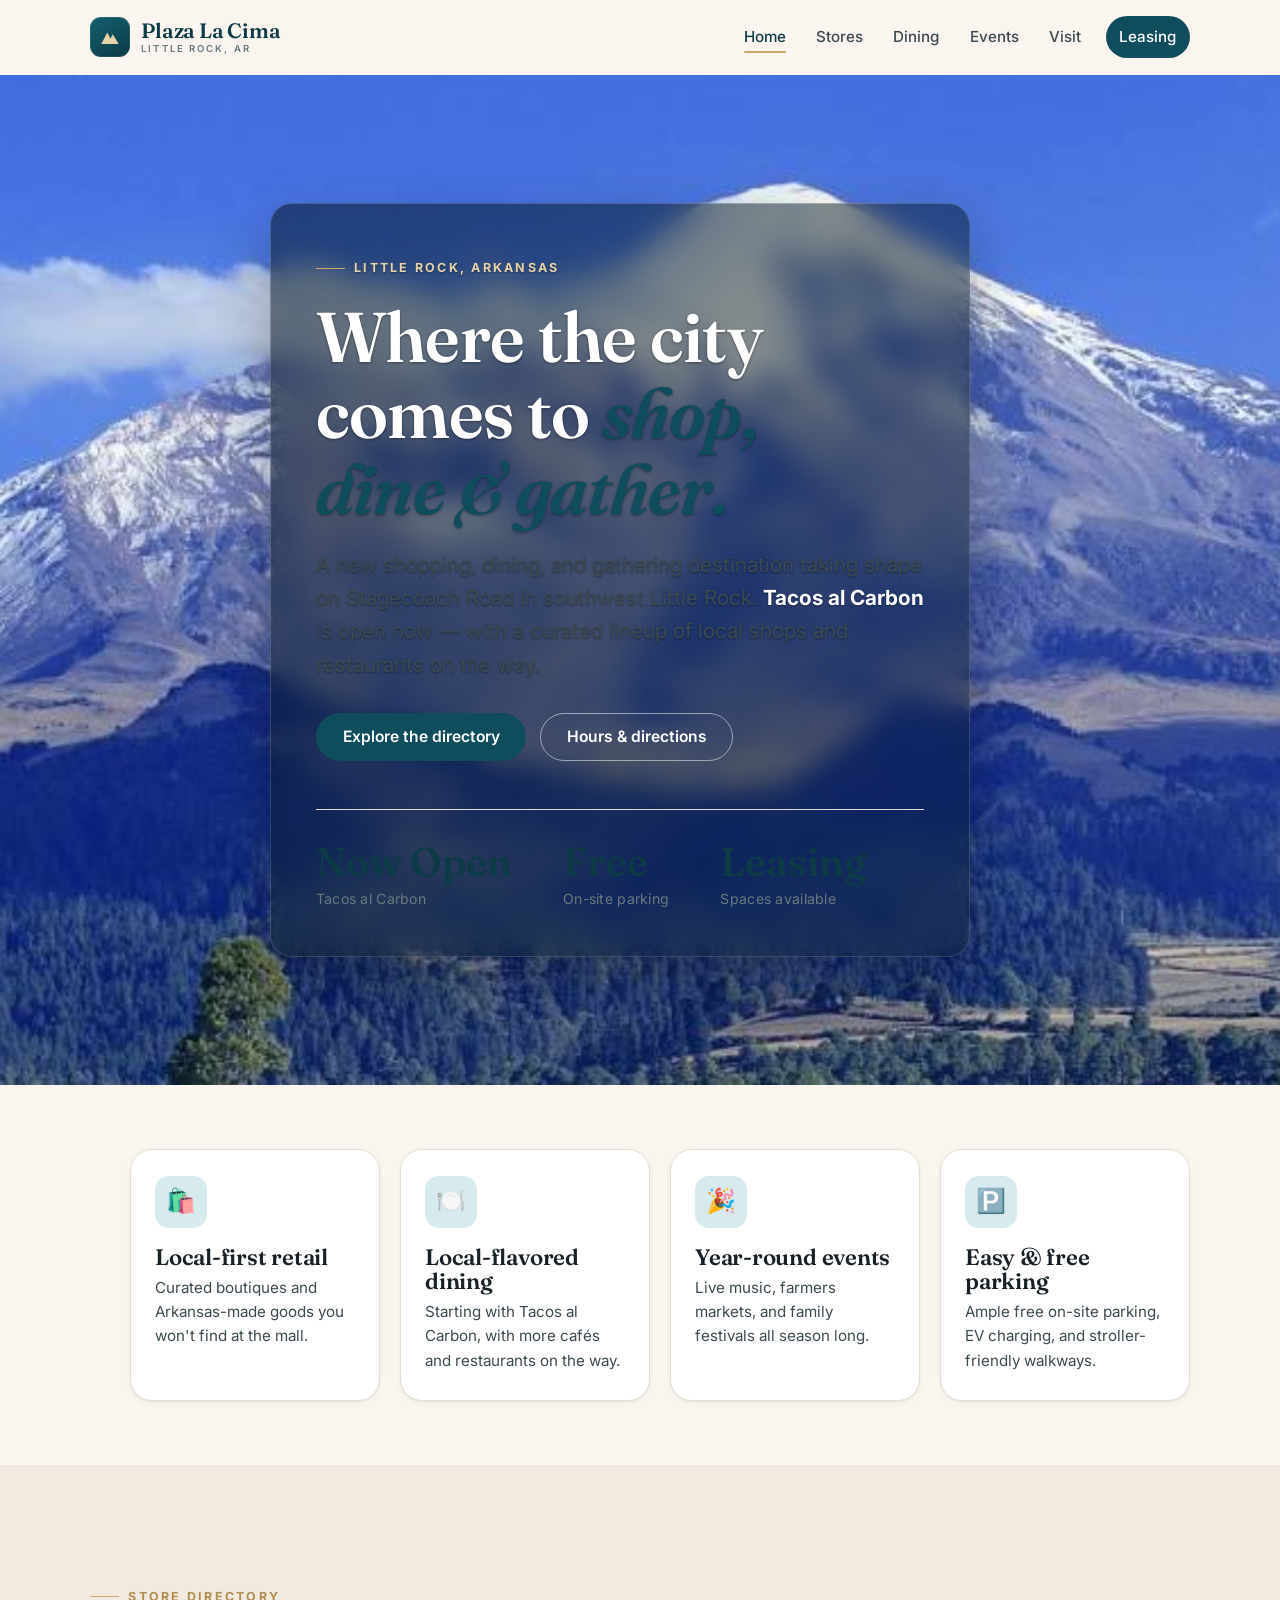
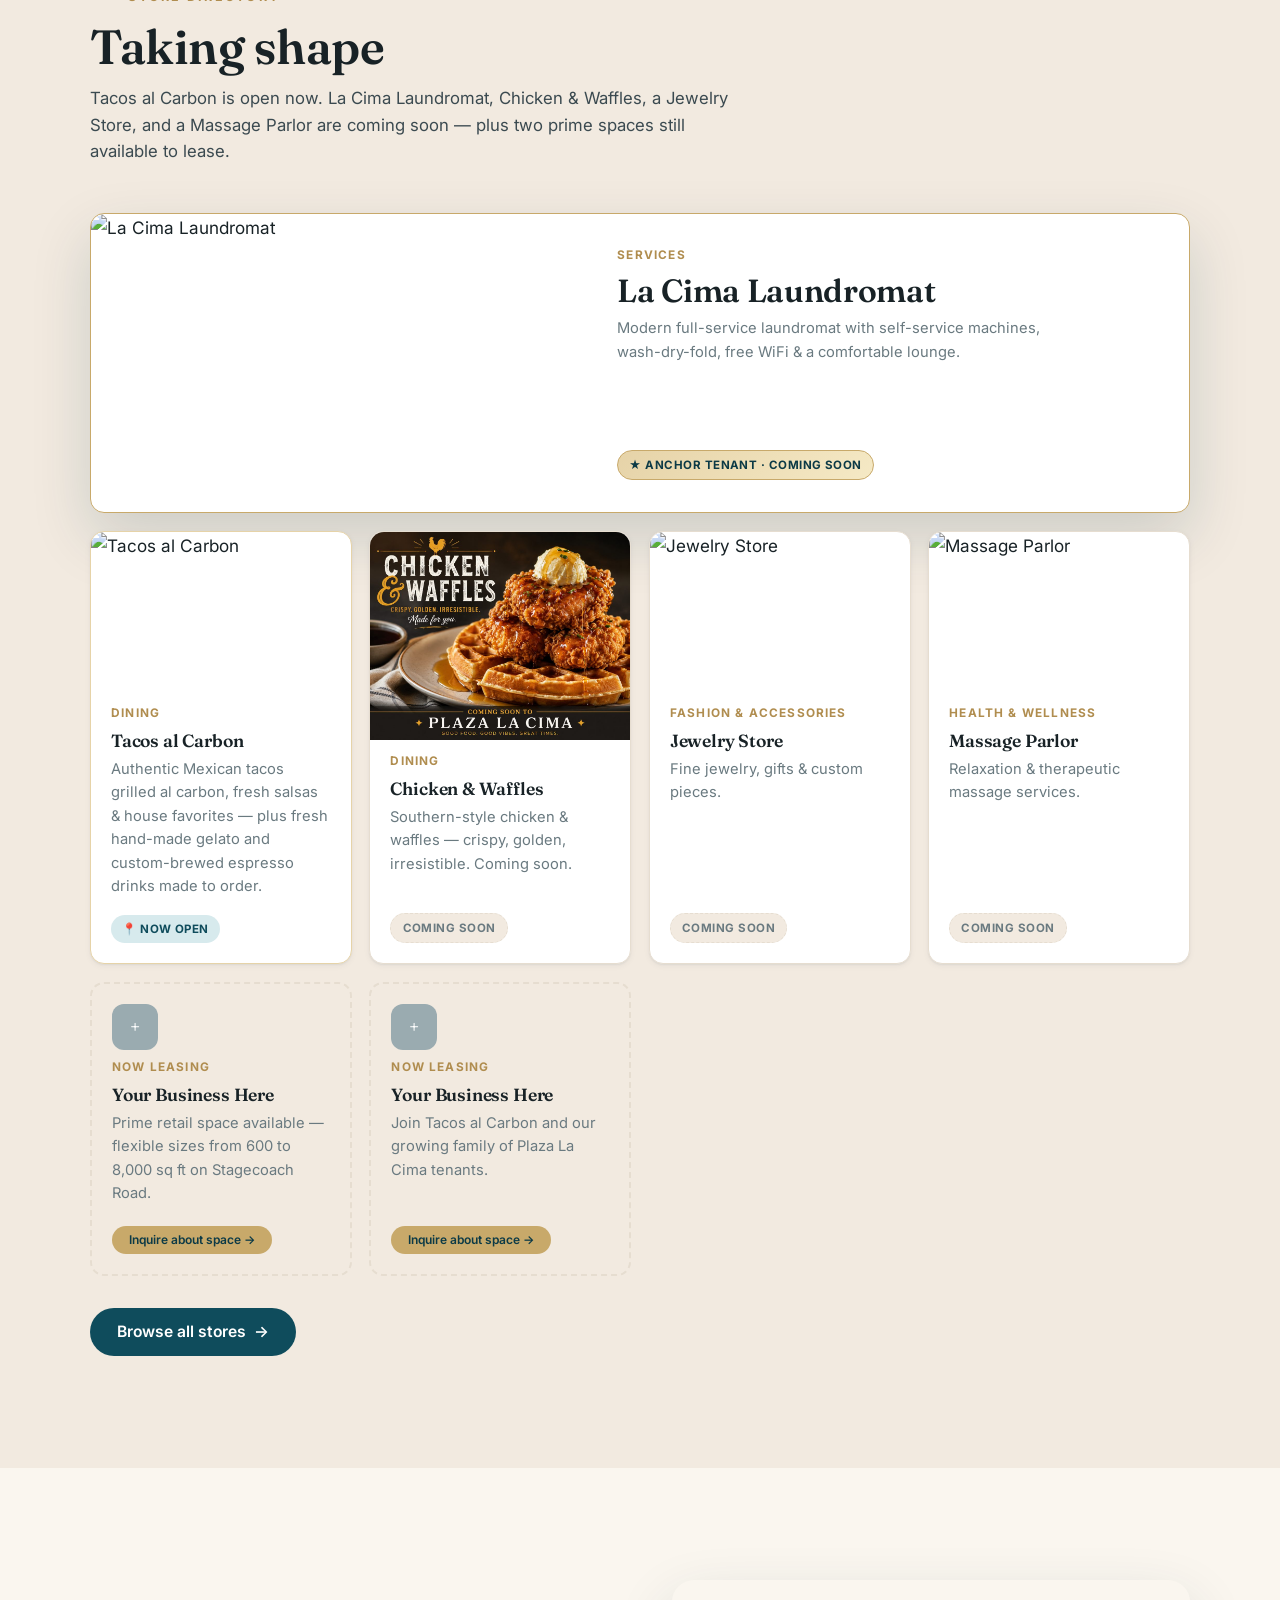
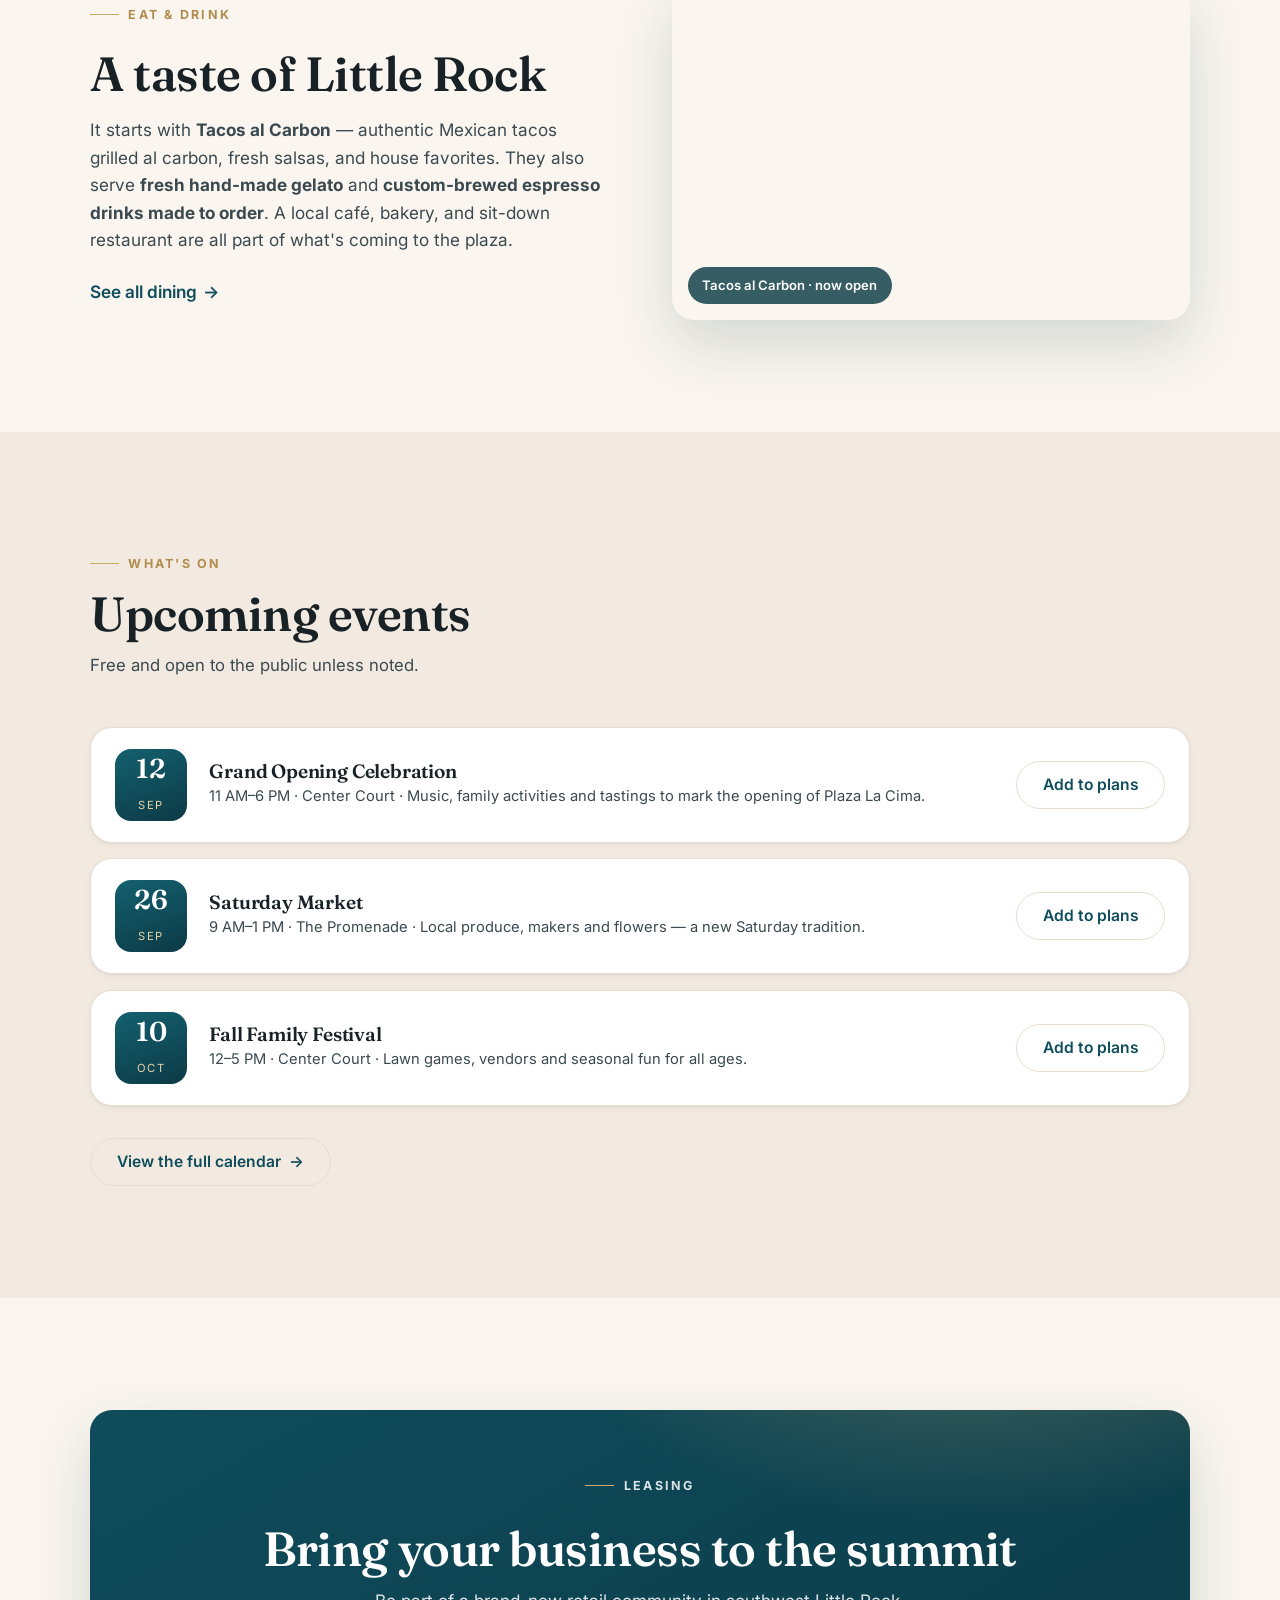
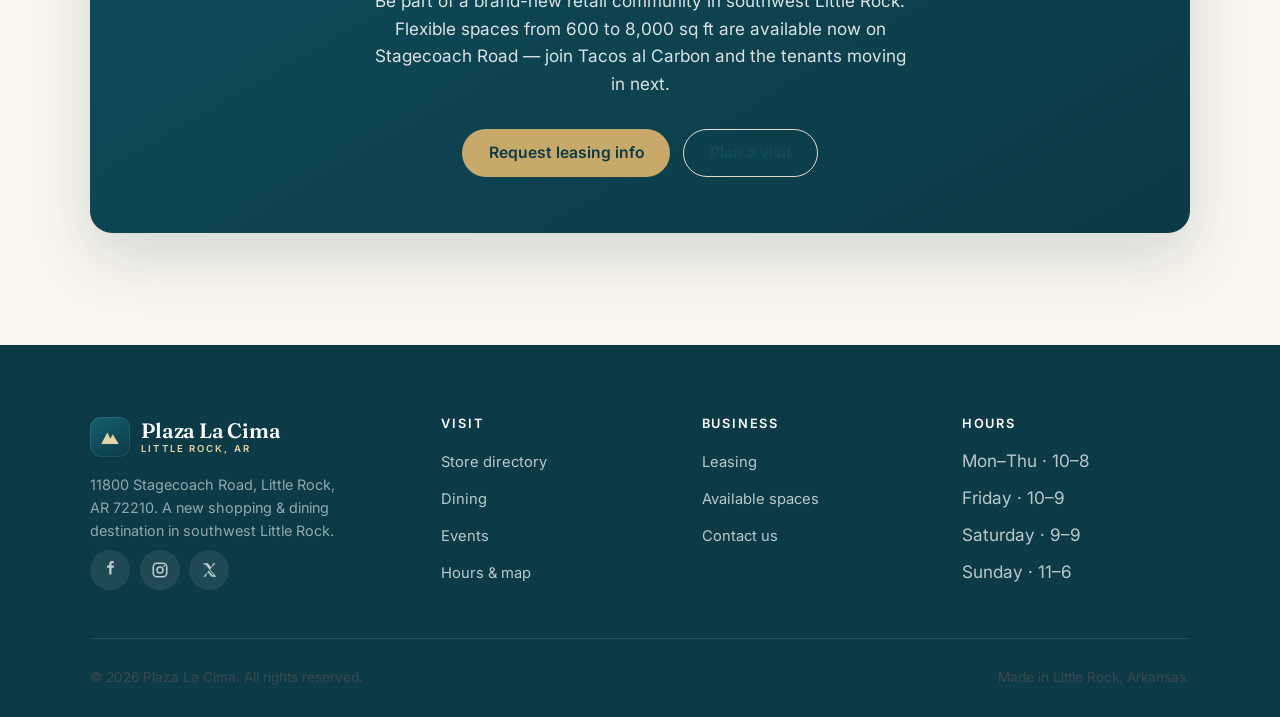
==== commit 92d1aef1: "Add frosted-glass backdrop behind hero text for legibility Wrap the hero copy in a .hero-glass panel" ====
--- a/index.html
+++ b/index.html
@@ -48,22 +48,24 @@
       <!-- Hero photo: summit — "La Cima" (cropped from IMG_0297) -->
       <div class="hero-bg" style="background-image:url('assets/hero-summit.jpg');background-position:center" aria-hidden="true"></div>
       <div class="container hero-content">
-        <p class="eyebrow">Little Rock, Arkansas</p>
-        <h1>Where the city comes to <span>shop, dine&nbsp;&amp; gather.</span></h1>
-        <p class="lede">
-          A new shopping, dining, and gathering destination taking shape on Stagecoach
-          Road in southwest Little Rock. <strong>Tacos al Carbon</strong> is open now —
-          with a curated lineup of local shops and restaurants on the way.
-        </p>
-        <div class="hero-actions">
-          <a href="stores.html" class="btn btn-primary">Explore the directory</a>
-          <a href="visit.html" class="btn btn-ghost">Hours &amp; directions</a>
-        </div>
-        <dl class="hero-stats">
-          <div><dt>Now Open</dt><dd>Tacos al Carbon</dd></div>
-          <div><dt>Free</dt><dd>On-site parking</dd></div>
-          <div><dt>Leasing</dt><dd>Spaces available</dd></div>
-        </dl>
+        <div class="hero-glass">
+          <p class="eyebrow">Little Rock, Arkansas</p>
+          <h1>Where the city comes to <span>shop, dine&nbsp;&amp; gather.</span></h1>
+          <p class="lede">
+            A new shopping, dining, and gathering destination taking shape on Stagecoach
+            Road in southwest Little Rock. <strong>Tacos al Carbon</strong> is open now —
+            with a curated lineup of local shops and restaurants on the way.
+          </p>
+          <div class="hero-actions">
+            <a href="stores.html" class="btn btn-primary">Explore the directory</a>
+            <a href="visit.html" class="btn btn-ghost">Hours &amp; directions</a>
+          </div>
+          <dl class="hero-stats">
+            <div><dt>Now Open</dt><dd>Tacos al Carbon</dd></div>
+            <div><dt>Free</dt><dd>On-site parking</dd></div>
+            <div><dt>Leasing</dt><dd>Spaces available</dd></div>
+          </dl>
+        </div>
       </div>
     </section>
 
--- a/styles.css
+++ b/styles.css
@@ -356,40 +356,39 @@
   background-size: cover;
   background-position: center;
 }
-/* Home hero: keep the photo clear (no cream wash). A very light, mostly
-   transparent dark gradient on the lower-left just lifts text legibility
-   without blurring the image. */
-.hero .hero-bg::after {
-  content: "";
-  position: absolute;
-  inset: 0;
-  background:
-    linear-gradient(105deg, rgba(8, 22, 28, 0.34) 0%, rgba(8, 22, 28, 0.14) 40%, transparent 68%),
-    linear-gradient(0deg, rgba(8, 22, 28, 0.26), transparent 48%);
-}
-/* Light text treatment so the headline reads cleanly over the photo */
-.hero .eyebrow { color: #fff; text-shadow: 0 1px 10px rgba(0, 0, 0, 0.45); }
-.hero h1 { color: #fff; text-shadow: 0 2px 18px rgba(0, 0, 0, 0.45), 0 1px 4px rgba(0, 0, 0, 0.5); }
+/* Home hero: keep the photo clear. Legibility comes from a frosted-glass
+   panel behind the text rather than a wash over the whole image. */
+.hero .hero-bg::after { content: none; }
+
+.hero-glass {
+  background: linear-gradient(135deg, rgba(8, 22, 28, 0.56), rgba(8, 22, 28, 0.42));
+  -webkit-backdrop-filter: blur(14px) saturate(120%);
+  backdrop-filter: blur(14px) saturate(120%);
+  border: 1px solid rgba(255, 255, 255, 0.16);
+  border-radius: var(--radius-lg);
+  padding: clamp(1.6rem, 3.5vw, 2.85rem);
+  box-shadow: 0 24px 60px rgba(0, 0, 0, 0.30);
+  max-width: 700px;
+}
+
+/* Light text treatment over the glass panel */
+.hero .eyebrow { color: var(--gold-300); text-shadow: 0 1px 2px rgba(0, 0, 0, 0.35); }
+.hero h1 { color: #fff; text-shadow: 0 1px 3px rgba(0, 0, 0, 0.4); }
 .hero h1 span { color: var(--gold-300); }
-.hero .lede { color: #fff; text-shadow: 0 1px 12px rgba(0, 0, 0, 0.5), 0 1px 3px rgba(0, 0, 0, 0.55); }
-.hero .lede strong { color: #fff; }
-.hero-stats { border-top-color: rgba(255, 255, 255, 0.3); }
-.hero-stats dt { color: #fff; text-shadow: 0 1px 10px rgba(0, 0, 0, 0.5); }
-.hero-stats dd { color: rgba(255, 255, 255, 0.9); text-shadow: 0 1px 8px rgba(0, 0, 0, 0.5); }
+.hero .lede { color: rgba(255, 255, 255, 0.95); text-shadow: 0 1px 2px rgba(0, 0, 0, 0.4); }
+.hero .lede strong { color: #fff; font-weight: 700; }
+.hero-stats { border-top-color: rgba(255, 255, 255, 0.25); }
+.hero-stats dt { color: #fff; }
+.hero-stats dd { color: rgba(255, 255, 255, 0.85); }
 .hero .btn-ghost { color: #fff; border-color: rgba(255, 255, 255, 0.5); }
-.hero .btn-ghost:hover { background: rgba(255, 255, 255, 0.14); border-color: #fff; color: #fff; }
+.hero .btn-ghost:hover { background: rgba(255, 255, 255, 0.15); border-color: #fff; color: #fff; }
+
 /* Interior page hero scrim: centered text → fuller, even cream wash */
 .page-hero .hero-bg::after {
   content: "";
   position: absolute;
   inset: 0;
   background: linear-gradient(180deg, rgba(250, 246, 239, 0.84), rgba(242, 234, 224, 0.90));
-}
-@media (max-width: 720px) {
-  /* On phones the headline spans full width — a touch more darkening for legibility */
-  .hero .hero-bg::after {
-    background: linear-gradient(0deg, rgba(8, 22, 28, 0.45), rgba(8, 22, 28, 0.2) 60%, rgba(8, 22, 28, 0.1));
-  }
 }
 
 .hero-content { position: relative; max-width: 820px; }
